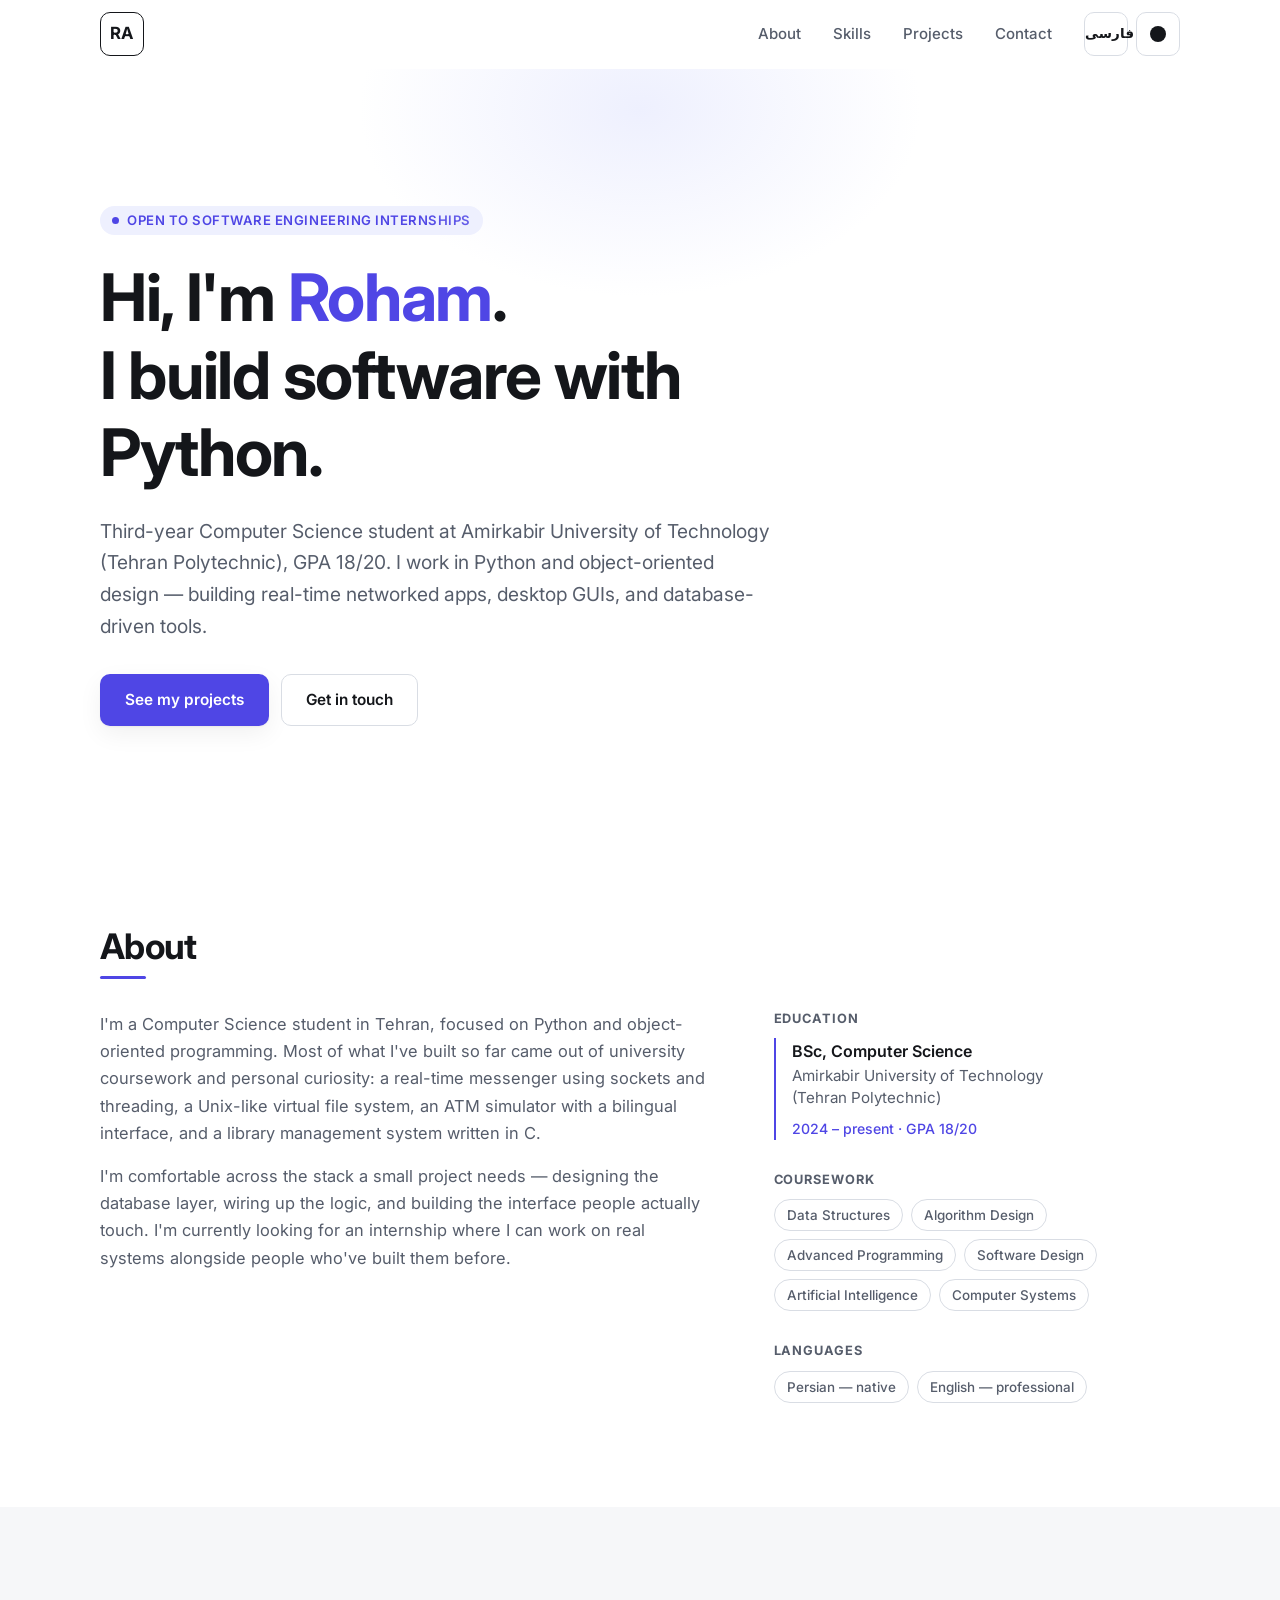
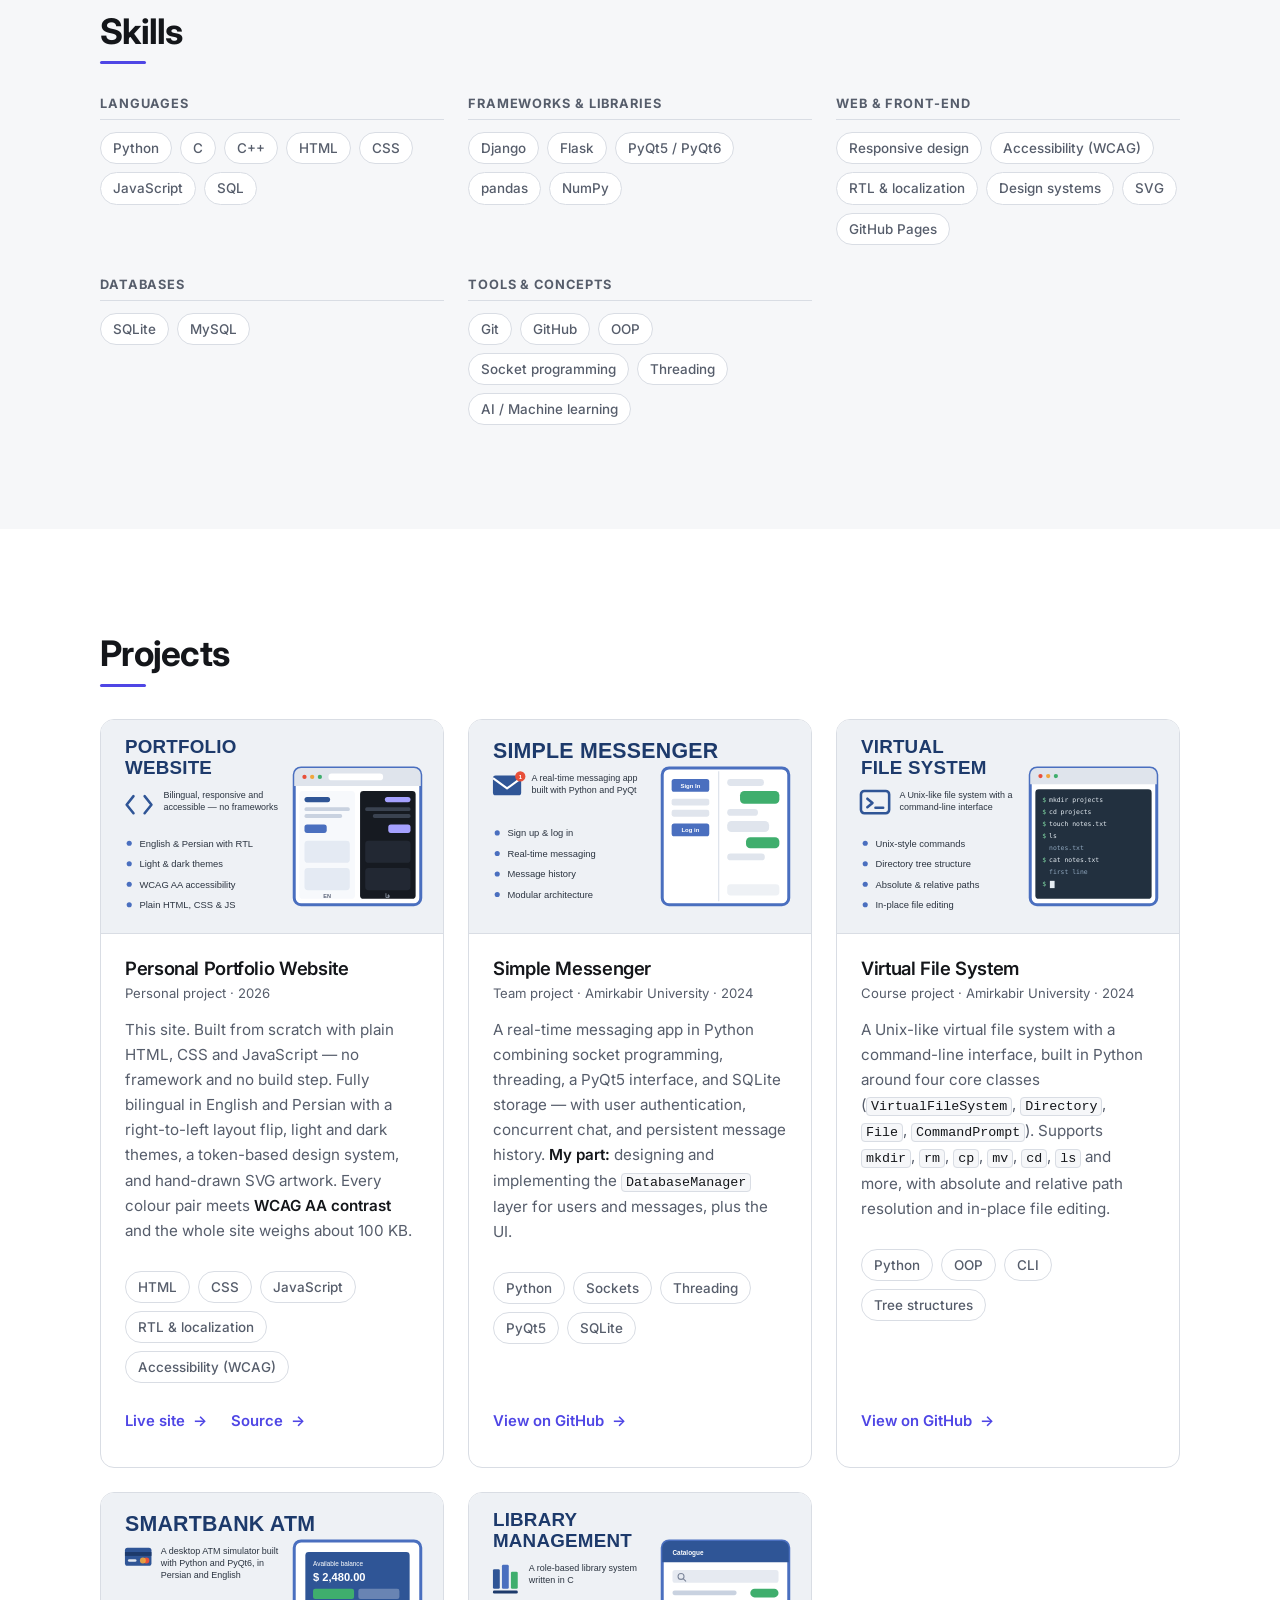
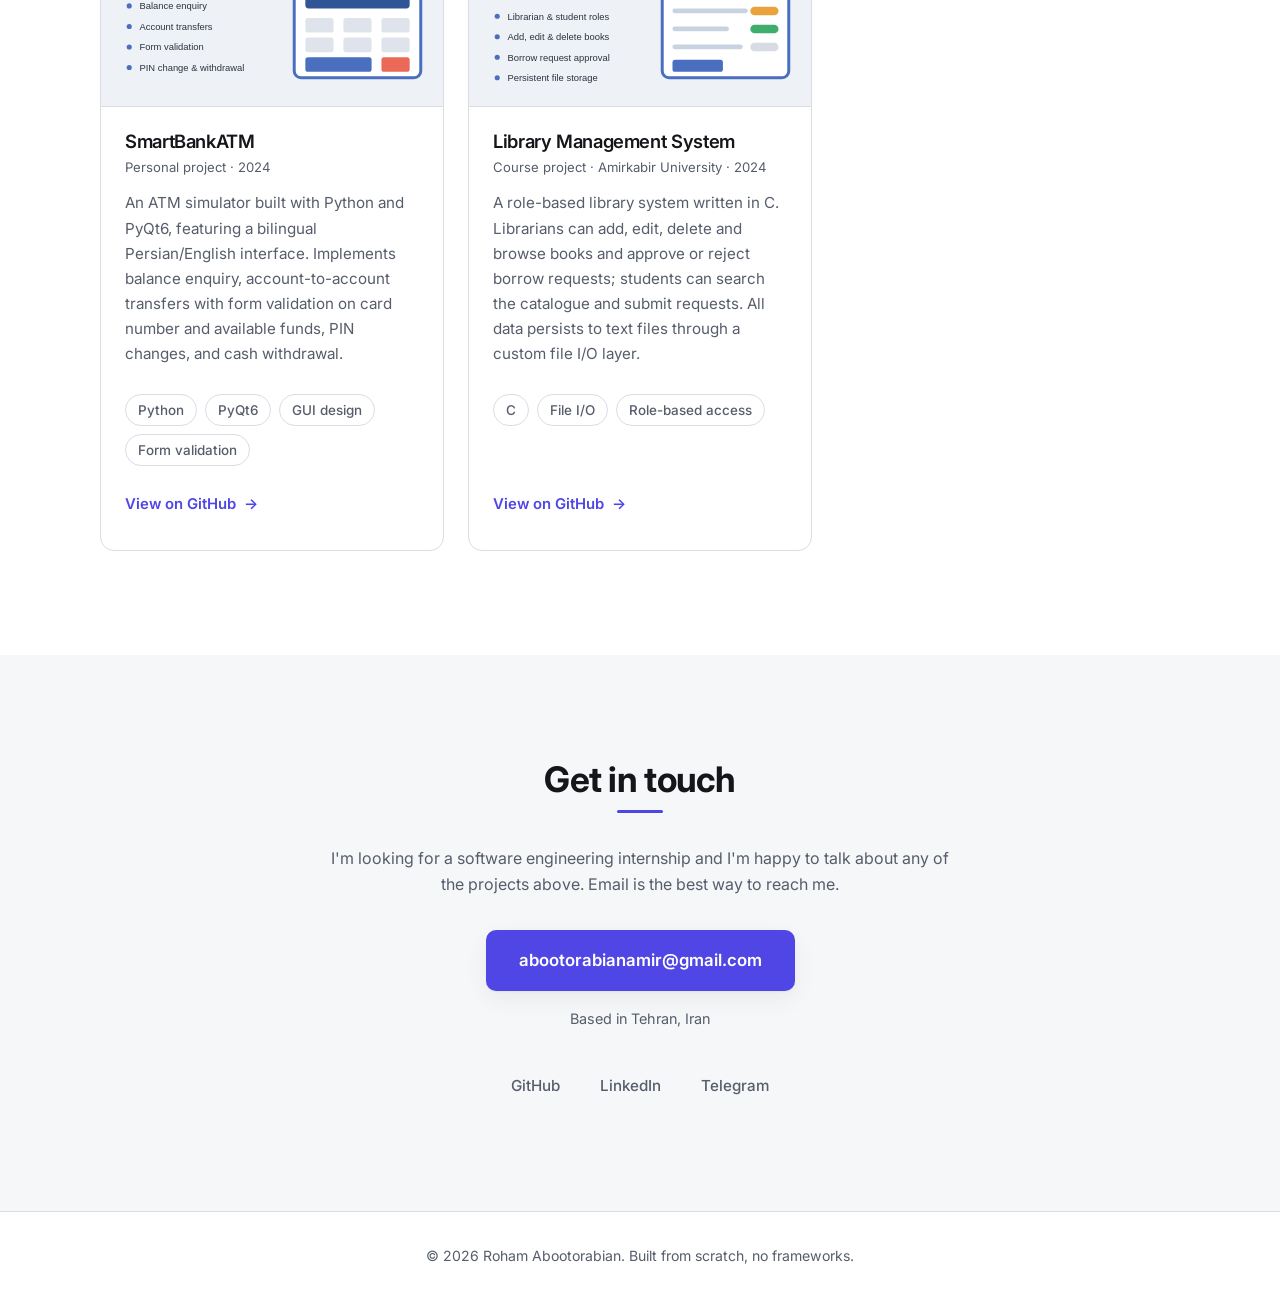
==== index.html @ 2696dc37 "Add favicon and web app manifest The browser tab had no icon. Adds an RA monogram tile as SVG (sharp" ====
<!DOCTYPE html>
<html lang="en" dir="ltr">
<head>
  <meta charset="UTF-8">
  <meta name="viewport" content="width=device-width, initial-scale=1.0">
  <title data-i18n="meta.title">Roham Abootorabian — Python Developer</title>
  <meta name="description" data-i18n-content="meta.desc" content="Roham Abootorabian — Computer Science student at Amirkabir University of Technology. Python developer building desktop apps, network tools, and database-driven software.">

  <link rel="canonical" href="https://rohamabootorabian.github.io/">

  <!-- Favicons. SVG is used by modern browsers and stays sharp at any size;
       the .ico at the site root is the fallback older browsers request. -->
  <link rel="icon" href="/favicon.ico" sizes="32x32">
  <link rel="icon" href="/assets/favicon.svg" type="image/svg+xml">
  <link rel="apple-touch-icon" href="/assets/apple-touch-icon.png">
  <link rel="manifest" href="/site.webmanifest">

  <!-- Link preview card for LinkedIn, Telegram, WhatsApp, Slack, etc.
       og:image must be an absolute URL and a raster format — scrapers
       do not render SVG. -->
  <meta property="og:site_name" content="Roham Abootorabian">
  <meta property="og:title" content="Roham Abootorabian — Python Developer">
  <meta property="og:description" content="Computer Science student at Amirkabir University of Technology. Python developer building desktop apps, network tools, and database-driven software.">
  <meta property="og:type" content="website">
  <meta property="og:url" content="https://rohamabootorabian.github.io/">
  <meta property="og:locale" content="en_US">
  <meta property="og:locale:alternate" content="fa_IR">
  <meta property="og:image" content="https://rohamabootorabian.github.io/assets/og-image.png?v=2">
  <meta property="og:image:type" content="image/png">
  <meta property="og:image:width" content="1200">
  <meta property="og:image:height" content="630">
  <meta property="og:image:alt" content="Roham Abootorabian — Computer Science student and Python developer at Amirkabir University of Technology, open to software engineering internships.">

  <meta name="twitter:card" content="summary_large_image">
  <meta name="twitter:title" content="Roham Abootorabian — Python Developer">
  <meta name="twitter:description" content="Computer Science student at Amirkabir University of Technology. Python developer building desktop apps, network tools, and database-driven software.">
  <meta name="twitter:image" content="https://rohamabootorabian.github.io/assets/og-image.png?v=2">
  <meta name="theme-color" content="#ffffff" media="(prefers-color-scheme: light)">
  <meta name="theme-color" content="#0d0f13" media="(prefers-color-scheme: dark)">

  <!-- Set theme and language before first paint so neither flashes on load -->
  <script>
    (function () {
      var d = document.documentElement;
      d.classList.add('js');
      var saved = localStorage.getItem('theme');
      var dark = window.matchMedia('(prefers-color-scheme: dark)').matches;
      d.setAttribute('data-theme', saved || (dark ? 'dark' : 'light'));

      var lang = localStorage.getItem('lang');
      if (!lang) lang = (navigator.language || '').toLowerCase().startsWith('fa') ? 'fa' : 'en';
      d.setAttribute('lang', lang);
      d.setAttribute('dir', lang === 'fa' ? 'rtl' : 'ltr');
    })();
  </script>

  <link rel="preconnect" href="https://fonts.googleapis.com">
  <link rel="preconnect" href="https://fonts.gstatic.com" crossorigin>
  <link href="https://fonts.googleapis.com/css2?family=Inter:wght@400;500;600;700&family=Vazirmatn:wght@400;500;600;700&display=swap" rel="stylesheet">
  <!-- ?v= is bumped on every deploy so browsers fetch the new file instead
       of serving a stale cached copy -->
  <link rel="stylesheet" href="styles.css?v=2">
</head>
<body>
  <a class="skip-link" href="#main" data-i18n="skip">Skip to content</a>

  <header class="site-header">
    <!-- dir="ltr" pins the header layout: the menu is English in both
         languages, so it keeps the same order even when the page is RTL -->
    <nav class="nav" aria-label="Main" dir="ltr">
      <a class="nav__logo" href="#top" data-i18n-aria="nav.top" aria-label="Back to top">RA</a>
      <!-- Labels translate, but the bar keeps its LTR order (dir="ltr" above) -->
      <ul class="nav__links">
        <li><a href="#about"   data-i18n="nav.about">About</a></li>
        <li><a href="#skills"  data-i18n="nav.skills">Skills</a></li>
        <li><a href="#work"    data-i18n="nav.work">Projects</a></li>
        <li><a href="#contact" data-i18n="nav.contact">Contact</a></li>
      </ul>

      <div class="nav__controls">
        <button class="lang-toggle" id="langToggle" type="button"
                data-i18n-aria="lang.switch" aria-label="Switch to Persian">
          <span class="lang-toggle__label" data-i18n="lang.label">فارسی</span>
        </button>
        <button class="theme-toggle" id="themeToggle" type="button"
                data-i18n-aria="theme.toDark" aria-label="Switch to dark theme" aria-pressed="false">
          <span class="theme-toggle__icon" aria-hidden="true"></span>
        </button>
      </div>
    </nav>
  </header>

  <main id="main">
    <!-- HERO -->
    <section class="hero" id="top">
      <div class="container">
        <p class="hero__eyebrow reveal" data-i18n="hero.eyebrow">Open to software engineering internships</p>
        <h1 class="hero__title reveal" data-i18n-html="hero.title">
          Hi, I'm <span class="accent">Roham</span>.<br>
          I build software with Python.
        </h1>
        <p class="hero__lead reveal" data-i18n="hero.lead">
          Third-year Computer Science student at Amirkabir University of Technology
          (Tehran Polytechnic), GPA 18/20. I work in Python and object-oriented design —
          building real-time networked apps, desktop GUIs, and database-driven tools.
        </p>
        <div class="hero__actions reveal">
          <a class="btn btn--primary" href="#work" data-i18n="hero.cta1">See my projects</a>
          <a class="btn btn--ghost" href="#contact" data-i18n="hero.cta2">Get in touch</a>
        </div>
      </div>
    </section>

    <!-- ABOUT -->
    <section class="section" id="about">
      <div class="container">
        <h2 class="section__title reveal" data-i18n="about.title">About</h2>
        <div class="about">
          <div class="about__text reveal">
            <p data-i18n="about.p1">
              I'm a Computer Science student in Tehran, focused on Python and
              object-oriented programming. Most of what I've built so far came out of
              university coursework and personal curiosity: a real-time messenger using
              sockets and threading, a Unix-like virtual file system, an ATM simulator
              with a bilingual interface, and a library management system written in C.
            </p>
            <p data-i18n="about.p2">
              I'm comfortable across the stack a small project needs — designing the
              database layer, wiring up the logic, and building the interface people
              actually touch. I'm currently looking for an internship where I can work
              on real systems alongside people who've built them before.
            </p>
          </div>

          <div class="about__aside reveal">
            <h3 class="aside__title" data-i18n="about.eduTitle">Education</h3>
            <div class="edu">
              <p class="edu__degree" data-i18n="about.degree">BSc, Computer Science</p>
              <p class="edu__school" data-i18n-html="about.school">Amirkabir University of Technology<br>(Tehran Polytechnic)</p>
              <p class="edu__meta" data-i18n="about.eduMeta">2024 – present · GPA 18/20</p>
            </div>

            <h3 class="aside__title" data-i18n="about.courseTitle">Coursework</h3>
            <ul class="tags">
              <li class="tag" data-i18n="course.ds">Data Structures</li>
              <li class="tag" data-i18n="course.algo">Algorithm Design</li>
              <li class="tag" data-i18n="course.ap">Advanced Programming</li>
              <li class="tag" data-i18n="course.sd">Software Design</li>
              <li class="tag" data-i18n="course.ai">Artificial Intelligence</li>
              <li class="tag" data-i18n="course.cs">Computer Systems</li>
            </ul>

            <h3 class="aside__title" data-i18n="about.langTitle">Languages</h3>
            <ul class="tags">
              <li class="tag" data-i18n="lang.fa">Persian — native</li>
              <li class="tag" data-i18n="lang.en">English — professional</li>
            </ul>
          </div>
        </div>
      </div>
    </section>

    <!-- SKILLS -->
    <section class="section section--alt" id="skills">
      <div class="container">
        <h2 class="section__title reveal" data-i18n="skills.title">Skills</h2>
        <div class="skills">

          <div class="skill-group reveal">
            <h3 class="skill-group__title" data-i18n="skills.langs">Languages</h3>
            <ul class="tags">
              <li class="tag tag--strong">Python</li>
              <li class="tag">C</li>
              <li class="tag">C++</li>
              <li class="tag tag--strong">HTML</li>
              <li class="tag tag--strong">CSS</li>
              <li class="tag tag--strong">JavaScript</li>
              <li class="tag">SQL</li>
            </ul>
          </div>

          <div class="skill-group reveal">
            <h3 class="skill-group__title" data-i18n="skills.frameworks">Frameworks &amp; libraries</h3>
            <ul class="tags">
              <li class="tag">Django</li>
              <li class="tag">Flask</li>
              <li class="tag">PyQt5 / PyQt6</li>
              <li class="tag">pandas</li>
              <li class="tag">NumPy</li>
            </ul>
          </div>

          <div class="skill-group reveal">
            <h3 class="skill-group__title" data-i18n="skills.web">Web &amp; front-end</h3>
            <ul class="tags">
              <li class="tag tag--strong" data-i18n="web.responsive">Responsive design</li>
              <li class="tag tag--strong" data-i18n="web.a11y">Accessibility (WCAG)</li>
              <li class="tag" data-i18n="web.rtl">RTL &amp; localization</li>
              <li class="tag" data-i18n="web.tokens">Design systems</li>
              <li class="tag">SVG</li>
              <li class="tag">GitHub Pages</li>
            </ul>
          </div>

          <div class="skill-group reveal">
            <h3 class="skill-group__title" data-i18n="skills.db">Databases</h3>
            <ul class="tags">
              <li class="tag">SQLite</li>
              <li class="tag">MySQL</li>
            </ul>
          </div>

          <div class="skill-group reveal">
            <h3 class="skill-group__title" data-i18n="skills.tools">Tools &amp; concepts</h3>
            <ul class="tags">
              <li class="tag">Git</li>
              <li class="tag">GitHub</li>
              <li class="tag" data-i18n="skill.oop">OOP</li>
              <li class="tag" data-i18n="skill.socket">Socket programming</li>
              <li class="tag" data-i18n="skill.thread">Threading</li>
              <li class="tag" data-i18n="skill.ai">AI / Machine learning</li>
            </ul>
          </div>

        </div>
      </div>
    </section>

    <!-- PROJECTS -->
    <section class="section" id="work">
      <div class="container">
        <h2 class="section__title reveal" data-i18n="work.title">Projects</h2>
        <div class="cards">

          <article class="card reveal">
            <div class="card__thumb card__thumb--img">
              <img src="assets/portfolio-site.svg" width="800" height="533"
                   loading="lazy" decoding="async" data-i18n-alt="p5.alt"
                   alt="Personal Portfolio Website: a bilingual portfolio built with plain HTML, CSS and JavaScript. Features listed are English and Persian with RTL, light and dark themes, WCAG AA accessibility, and no frameworks, shown beside a browser split between a light left-to-right view and a dark right-to-left view.">
            </div>
            <div class="card__body">
              <h3 class="card__title">Personal Portfolio Website</h3>
              <p class="card__meta" data-i18n="p5.meta">Personal project · 2026</p>
              <p class="card__desc" data-i18n-html="p5.desc">
                This site. Built from scratch with plain HTML, CSS and JavaScript —
                no framework and no build step. Fully bilingual in English and Persian
                with a right-to-left layout flip, light and dark themes, a token-based
                design system, and hand-drawn SVG artwork. Every colour pair meets
                <strong>WCAG AA contrast</strong> and the whole site weighs about 100&nbsp;KB.
              </p>
              <ul class="tags tags--sm">
                <li class="tag">HTML</li>
                <li class="tag">CSS</li>
                <li class="tag">JavaScript</li>
                <li class="tag" data-i18n="web.rtl">RTL &amp; localization</li>
                <li class="tag" data-i18n="web.a11y">Accessibility (WCAG)</li>
              </ul>
              <div class="card__links">
                <a class="card__link" href="https://rohamabootorabian.github.io"
                   target="_blank" rel="noopener" data-i18n-aria="p5.ariaLive"
                   aria-label="Open the live portfolio site (opens in a new tab)">
                  <span data-i18n="work.live">Live site</span>
                  <span class="arrow" aria-hidden="true">→</span>
                </a>
                <a class="card__link" href="https://github.com/RohamAbootorabian/RohamAbootorabian.github.io"
                   target="_blank" rel="noopener" data-i18n-aria="p5.aria"
                   aria-label="View the portfolio source on GitHub (opens in a new tab)">
                  <span data-i18n="work.source">Source</span>
                  <span class="arrow" aria-hidden="true">→</span>
                </a>
              </div>
            </div>
          </article>

          <article class="card reveal">
            <div class="card__thumb card__thumb--img">
              <img src="assets/simple-messenger.svg" width="800" height="533"
                   loading="lazy" decoding="async" data-i18n-alt="p1.alt"
                   alt="Simple Messenger: a real-time messaging app built with Python and PyQt. Features listed are sign up and log in, real-time messaging, message history, and modular architecture, shown beside a mockup of the chat interface.">
            </div>
            <div class="card__body">
              <h3 class="card__title">Simple Messenger</h3>
              <p class="card__meta" data-i18n="p1.meta">Team project · Amirkabir University · 2024</p>
              <p class="card__desc" data-i18n-html="p1.desc">
                A real-time messaging app in Python combining socket programming,
                threading, a PyQt5 interface, and SQLite storage — with user
                authentication, concurrent chat, and persistent message history.
                <strong>My part:</strong> designing and implementing the
                <code>DatabaseManager</code> layer for users and messages, plus the UI.
              </p>
              <ul class="tags tags--sm">
                <li class="tag">Python</li>
                <li class="tag" data-i18n="tag.sockets">Sockets</li>
                <li class="tag" data-i18n="tag.threading">Threading</li>
                <li class="tag">PyQt5</li>
                <li class="tag">SQLite</li>
              </ul>
              <a class="card__link" href="https://github.com/RohamAbootorabian/Simple-messenger"
                 target="_blank" rel="noopener" data-i18n-aria="p1.aria"
                 aria-label="View Simple Messenger on GitHub (opens in a new tab)">
                <span data-i18n="work.view">View on GitHub</span>
                <span class="arrow" aria-hidden="true">→</span>
              </a>
            </div>
          </article>

          <article class="card reveal">
            <div class="card__thumb card__thumb--img">
              <img src="assets/virtual-file-system.svg" width="800" height="533"
                   loading="lazy" decoding="async" data-i18n-alt="p2.alt"
                   alt="Virtual File System: a Unix-like file system with a command-line interface. Features listed are Unix-style commands, directory tree structure, absolute and relative paths, and in-place file editing, shown beside a terminal window running mkdir, cd, touch, ls and cat.">
            </div>
            <div class="card__body">
              <h3 class="card__title">Virtual File System</h3>
              <p class="card__meta" data-i18n="p2.meta">Course project · Amirkabir University · 2024</p>
              <p class="card__desc" data-i18n-html="p2.desc">
                A Unix-like virtual file system with a command-line interface, built in
                Python around four core classes (<code>VirtualFileSystem</code>,
                <code>Directory</code>, <code>File</code>, <code>CommandPrompt</code>).
                Supports <code>mkdir</code>, <code>rm</code>, <code>cp</code>,
                <code>mv</code>, <code>cd</code>, <code>ls</code> and more, with absolute
                and relative path resolution and in-place file editing.
              </p>
              <ul class="tags tags--sm">
                <li class="tag">Python</li>
                <li class="tag" data-i18n="skill.oop">OOP</li>
                <li class="tag">CLI</li>
                <li class="tag" data-i18n="tag.tree">Tree structures</li>
              </ul>
              <a class="card__link" href="https://github.com/RohamAbootorabian/AP_Project"
                 target="_blank" rel="noopener" data-i18n-aria="p2.aria"
                 aria-label="View Virtual File System on GitHub (opens in a new tab)">
                <span data-i18n="work.view">View on GitHub</span>
                <span class="arrow" aria-hidden="true">→</span>
              </a>
            </div>
          </article>

          <article class="card reveal">
            <div class="card__thumb card__thumb--img">
              <img src="assets/smartbank-atm.svg" width="800" height="533"
                   loading="lazy" decoding="async" data-i18n-alt="p3.alt"
                   alt="SmartBankATM: a desktop ATM simulator built with Python and PyQt6, in Persian and English. Features listed are balance enquiry, account transfers, form validation, and PIN change and withdrawal, shown beside an ATM screen mockup.">
            </div>
            <div class="card__body">
              <h3 class="card__title">SmartBankATM</h3>
              <p class="card__meta" data-i18n="p3.meta">Personal project · 2024</p>
              <p class="card__desc" data-i18n-html="p3.desc">
                An ATM simulator built with Python and PyQt6, featuring a bilingual
                Persian/English interface. Implements balance enquiry, account-to-account
                transfers with form validation on card number and available funds,
                PIN changes, and cash withdrawal.
              </p>
              <ul class="tags tags--sm">
                <li class="tag">Python</li>
                <li class="tag">PyQt6</li>
                <li class="tag" data-i18n="tag.gui">GUI design</li>
                <li class="tag" data-i18n="tag.validation">Form validation</li>
              </ul>
              <a class="card__link" href="https://github.com/RohamAbootorabian/SmartBankATM"
                 target="_blank" rel="noopener" data-i18n-aria="p3.aria"
                 aria-label="View SmartBankATM on GitHub (opens in a new tab)">
                <span data-i18n="work.view">View on GitHub</span>
                <span class="arrow" aria-hidden="true">→</span>
              </a>
            </div>
          </article>

          <article class="card reveal">
            <div class="card__thumb card__thumb--img">
              <img src="assets/library-system.svg" width="800" height="533"
                   loading="lazy" decoding="async" data-i18n-alt="p4.alt"
                   alt="Library Management System: a role-based library system written in C. Features listed are librarian and student roles, add, edit and delete books, borrow request approval, and persistent file storage, shown beside a book catalogue mockup.">
            </div>
            <div class="card__body">
              <h3 class="card__title">Library Management System</h3>
              <p class="card__meta" data-i18n="p4.meta">Course project · Amirkabir University · 2024</p>
              <p class="card__desc" data-i18n-html="p4.desc">
                A role-based library system written in C. Librarians can add, edit,
                delete and browse books and approve or reject borrow requests; students
                can search the catalogue and submit requests. All data persists to text
                files through a custom file I/O layer.
              </p>
              <ul class="tags tags--sm">
                <li class="tag">C</li>
                <li class="tag" data-i18n="tag.fileio">File I/O</li>
                <li class="tag" data-i18n="tag.roles">Role-based access</li>
              </ul>
              <a class="card__link" href="https://github.com/RohamAbootorabian/Library-Management-System"
                 target="_blank" rel="noopener" data-i18n-aria="p4.aria"
                 aria-label="View Library Management System on GitHub (opens in a new tab)">
                <span data-i18n="work.view">View on GitHub</span>
                <span class="arrow" aria-hidden="true">→</span>
              </a>
            </div>
          </article>

        </div>
      </div>
    </section>

    <!-- CONTACT -->
    <section class="section section--alt" id="contact">
      <div class="container container--narrow">
        <h2 class="section__title reveal" data-i18n="contact.title">Get in touch</h2>
        <p class="contact__lead reveal" data-i18n="contact.lead">
          I'm looking for a software engineering internship and I'm happy to talk about
          any of the projects above. Email is the best way to reach me.
        </p>
        <a class="btn btn--primary btn--lg reveal" href="mailto:abootorabianamir@gmail.com" dir="ltr">
          abootorabianamir@gmail.com
        </a>
        <p class="contact__location reveal" data-i18n="contact.location">Based in Tehran, Iran</p>
        <ul class="socials reveal">
          <li><a href="https://github.com/RohamAbootorabian" target="_blank" rel="noopener"
                 data-i18n-aria="social.gh" aria-label="GitHub profile (opens in a new tab)">GitHub</a></li>
          <li><a href="https://www.linkedin.com/in/roham-abootorabian" target="_blank" rel="noopener"
                 data-i18n-aria="social.li" aria-label="LinkedIn profile (opens in a new tab)">LinkedIn</a></li>
          <li><a href="https://t.me/roham_abt" target="_blank" rel="noopener"
                 data-i18n-aria="social.tg" aria-label="Telegram (opens in a new tab)"
                 data-i18n="social.tgLabel">Telegram</a></li>
        </ul>
      </div>
    </section>
  </main>

  <footer class="site-footer">
    <div class="container">
      <p data-i18n-html="footer">&copy; <span id="year"></span> Roham Abootorabian. Built from scratch, no frameworks.</p>
    </div>
  </footer>

  <script src="i18n.js?v=2"></script>
  <script src="script.js?v=2"></script>
</body>
</html>
---- styles.css ----
/* ============================================================
   Design tokens
   Spacing follows a 4/8 rhythm. Colors are semantic — never
   hardcode a hex outside this block.
   ============================================================ */
:root {
  /* Spacing scale (4/8 rhythm) */
  --space-1: 4px;
  --space-2: 8px;
  --space-3: 12px;
  --space-4: 16px;
  --space-5: 24px;
  --space-6: 32px;
  --space-7: 48px;
  --space-8: 64px;

  /* Sizing */
  --tap-min: 44px;        /* WCAG / platform minimum touch target */
  --radius: 14px;
  --radius-sm: 10px;
  --max-width: 1080px;

  /* Motion */
  --dur-fast: 150ms;
  --dur-base: 220ms;
  --ease: cubic-bezier(.4, 0, .2, 1);

  /* Color — light theme */
  --bg: #ffffff;
  --bg-alt: #f6f7f9;
  --surface: #ffffff;
  --text: #14161a;          /* 18.1:1 on --bg */
  --text-muted: #565d6b;    /* 6.6:1 on --bg, 6.2:1 on --bg-alt */
  --border: #d9dde4;        /* visible against both surface and bg-alt */
  --accent: #4f46e5;        /* 6.3:1 on --bg */
  --accent-hover: #4038cc;
  --accent-contrast: #ffffff; /* text on top of --accent: 6.3:1 */
  --accent-soft: #eef0fe;
  --shadow: 0 1px 2px rgba(16, 18, 24, .05), 0 8px 24px rgba(16, 18, 24, .06);
  --focus-ring: #4f46e5;
}

[data-theme="dark"] {
  --bg: #0d0f13;
  --bg-alt: #14171d;
  --surface: #161a21;
  --text: #f1f3f6;          /* 17.3:1 on --bg */
  --text-muted: #a3acbb;    /* 8.4:1 on --bg, 7.6:1 on --surface */
  --border: #333a45;        /* stays visible in dark mode */
  --accent: #a5a1ff;        /* 8.4:1 on --bg — light accent needs dark text */
  --accent-hover: #b8b5ff;
  --accent-contrast: #14161a; /* dark text on light accent: 7.9:1 */
  --accent-soft: #23244a;
  --shadow: 0 1px 2px rgba(0, 0, 0, .4), 0 12px 32px rgba(0, 0, 0, .35);
  --focus-ring: #a5a1ff;
}

/* ---------- Base ---------- */
*, *::before, *::after { box-sizing: border-box; }

html { scroll-behavior: smooth; }

body {
  margin: 0;
  font-family: "Inter", system-ui, -apple-system, "Segoe UI", sans-serif;
  font-size: 16px;                 /* never below 16px base */
  background: var(--bg);
  color: var(--text);
  line-height: 1.65;
  -webkit-font-smoothing: antialiased;
  transition: background var(--dur-base) var(--ease), color var(--dur-base) var(--ease);
}

h1, h2, h3 { line-height: 1.18; margin: 0; letter-spacing: -0.02em; }
p { margin: 0 0 var(--space-4); }
a { color: inherit; }

/* Respect notches and gesture areas in landscape */
.container,
.nav {
  width: min(100% - var(--space-6), var(--max-width));
  margin-inline: auto;
  padding-inline: max(0px, env(safe-area-inset-left), env(safe-area-inset-right));
}
.container--narrow { width: min(100% - var(--space-6), 640px); text-align: center; }

.accent { color: var(--accent); }

.skip-link {
  position: absolute;
  inset-inline-start: -9999px;
  top: 0;
  background: var(--accent);
  color: var(--accent-contrast);
  padding: var(--space-3) var(--space-4);
  z-index: 100;
  font-weight: 600;
  text-decoration: none;
}
.skip-link:focus { inset-inline-start: 0; }

/* Focus ring is never removed — only styled */
:focus-visible {
  outline: 2px solid var(--focus-ring);
  outline-offset: 3px;
  border-radius: var(--space-1);
}

/* ---------- Header / nav ---------- */
.site-header {
  position: sticky;
  top: 0;
  z-index: 50;
  background: color-mix(in srgb, var(--bg) 82%, transparent);
  backdrop-filter: blur(12px);
  border-bottom: 1px solid transparent;
  transition: border-color var(--dur-base) var(--ease);
  padding-top: env(safe-area-inset-top);
}
.site-header.is-scrolled { border-bottom-color: var(--border); }

.nav {
  display: flex;
  align-items: center;
  gap: var(--space-5);
  min-height: 68px;
}

.nav__logo {
  display: inline-grid;
  place-items: center;
  min-height: var(--tap-min);
  min-width: var(--tap-min);
  font-weight: 700;
  font-size: 1.05rem;
  text-decoration: none;
  letter-spacing: .04em;
  border: 1.5px solid var(--text);
  border-radius: var(--radius-sm);
  transition: color var(--dur-fast) var(--ease), border-color var(--dur-fast) var(--ease);
}
.nav__logo:hover { color: var(--accent); border-color: var(--accent); }

.nav__links {
  display: flex;
  gap: var(--space-4);
  list-style: none;
  margin: 0;
  margin-inline-start: auto;   /* logical, so it flips in RTL */
  padding: 0;
  font-size: .94rem;
  font-weight: 500;
}

.nav__controls { display: flex; gap: var(--space-2); flex-shrink: 0; }

/* Language switch — same square shell as the theme toggle beside it, so the
   pair reads as one control group. Only the glyph inside differs. */
.lang-toggle {
  width: var(--tap-min);
  height: var(--tap-min);
  padding: 0;
  display: grid;
  place-items: center;
  border: 1px solid var(--border);
  border-radius: var(--radius-sm);
  background: var(--surface);
  color: var(--text);
  cursor: pointer;
  flex-shrink: 0;
  transition: border-color var(--dur-fast) var(--ease), background var(--dur-fast) var(--ease);
}
.lang-toggle:hover { border-color: var(--accent); background: var(--bg-alt); }
.lang-toggle:active { background: var(--accent-soft); }

.lang-toggle__label {
  /* Latin at a fixed size regardless of page language, so the button
     never reflows or restyles when Persian typography kicks in. */
  font-family: "Inter", system-ui, -apple-system, sans-serif;
  font-size: .84rem;
  font-weight: 700;
  line-height: 1;
  letter-spacing: .01em;
  color: currentColor;
  direction: ltr;
}
/* Padding brings each link to the 44px minimum tap height */
.nav__links a {
  display: inline-flex;
  align-items: center;
  min-height: var(--tap-min);
  padding-inline: var(--space-2);
  text-decoration: none;
  color: var(--text-muted);
  border-radius: var(--space-2);
  transition: color var(--dur-fast) var(--ease), background var(--dur-fast) var(--ease);
}
.nav__links a:hover { color: var(--text); background: var(--bg-alt); }
.nav__links a:active { background: var(--accent-soft); color: var(--accent); }

.theme-toggle {
  width: var(--tap-min);
  height: var(--tap-min);
  display: grid;
  place-items: center;
  border: 1px solid var(--border);
  border-radius: var(--radius-sm);
  background: var(--surface);
  color: var(--text);
  cursor: pointer;
  flex-shrink: 0;
  /* Press feedback via color/opacity only — never layout bounds */
  transition: border-color var(--dur-fast) var(--ease), background var(--dur-fast) var(--ease);
}
.theme-toggle:hover { border-color: var(--accent); background: var(--bg-alt); }
.theme-toggle:active { background: var(--accent-soft); }

/* Sun in light mode, crescent moon in dark — pure CSS, no icon font, no emoji */
.theme-toggle__icon {
  width: 16px;
  height: 16px;
  border-radius: 50%;
  background: currentColor;
  box-shadow: inset 0 0 0 0 var(--surface);
  transition: box-shadow var(--dur-base) var(--ease), transform var(--dur-base) var(--ease);
}
[data-theme="dark"] .theme-toggle__icon {
  background: transparent;
  box-shadow: inset -5px -3px 0 0 currentColor;
  transform: rotate(-25deg);
}

/* ---------- Hero ---------- */
.hero {
  padding: clamp(var(--space-8), 12vw, 136px) 0 clamp(var(--space-7), 8vw, 96px);
  position: relative;
  overflow: hidden;
}
.hero::before {
  content: "";
  position: absolute;
  top: -220px;
  left: 50%;
  width: 780px;
  height: 520px;
  transform: translateX(-50%);
  background: radial-gradient(closest-side, var(--accent-soft), transparent 72%);
  pointer-events: none;
}

.hero__eyebrow {
  display: inline-flex;
  align-items: center;
  gap: var(--space-2);
  font-size: .82rem;
  font-weight: 600;
  letter-spacing: .04em;
  text-transform: uppercase;
  color: var(--accent);
  background: var(--accent-soft);
  padding: var(--space-1) var(--space-3);
  border-radius: 999px;
  margin-bottom: var(--space-5);
}
.hero__eyebrow::before {
  content: "";
  width: 7px;
  height: 7px;
  border-radius: 50%;
  background: currentColor;
}

.hero__title {
  font-size: clamp(2.4rem, 6.5vw, 4.1rem);
  font-weight: 700;
  max-width: 18ch;
}

.hero__lead {
  margin-top: var(--space-5);
  font-size: clamp(1.05rem, 2vw, 1.2rem);
  color: var(--text-muted);
  max-width: 56ch;              /* readable measure on wide screens */
}

.hero__actions {
  display: flex;
  flex-wrap: wrap;
  gap: var(--space-3);
  margin-top: var(--space-6);
}

/* ---------- Buttons ---------- */
.btn {
  display: inline-flex;
  align-items: center;
  justify-content: center;
  min-height: var(--tap-min);
  padding: var(--space-3) var(--space-5);
  border-radius: var(--radius-sm);
  font-weight: 600;
  font-size: .96rem;
  text-decoration: none;
  border: 1px solid transparent;
  transition: background var(--dur-fast) var(--ease),
              border-color var(--dur-fast) var(--ease),
              color var(--dur-fast) var(--ease),
              box-shadow var(--dur-base) var(--ease);
}
.btn--primary {
  background: var(--accent);
  color: var(--accent-contrast);
  box-shadow: var(--shadow);
}
.btn--primary:hover { background: var(--accent-hover); }
.btn--primary:active { background: var(--accent-hover); box-shadow: none; }

.btn--ghost { border-color: var(--border); color: var(--text); background: var(--surface); }
.btn--ghost:hover { border-color: var(--accent); color: var(--accent); }
.btn--ghost:active { background: var(--accent-soft); }

.btn--lg { padding: var(--space-4) var(--space-6); font-size: 1.05rem; }

/* ---------- Sections ---------- */
.section { padding: clamp(var(--space-7), 9vw, 104px) 0; }
.section--alt { background: var(--bg-alt); }

.section__title {
  font-size: clamp(1.6rem, 3.5vw, 2.2rem);
  font-weight: 700;
  margin-bottom: var(--space-6);
  position: relative;
  padding-bottom: var(--space-3);
}
.section__title::after {
  content: "";
  position: absolute;
  inset-inline-start: 0;
  bottom: 0;
  width: 46px;
  height: 3px;
  border-radius: 2px;
  background: var(--accent);
}
.container--narrow .section__title::after {
  inset-inline-start: 50%;
  transform: translateX(-50%);
}
[dir="rtl"] .container--narrow .section__title::after { transform: translateX(50%); }

/* ---------- About ---------- */
.about {
  display: grid;
  grid-template-columns: 1.5fr 1fr;
  gap: clamp(var(--space-6), 5vw, var(--space-8));
  align-items: start;
}
.about__text p { color: var(--text-muted); font-size: 1.03rem; max-width: 62ch; }

.aside__title {
  font-size: .8rem;
  text-transform: uppercase;
  letter-spacing: .07em;
  color: var(--text-muted);
  margin-bottom: var(--space-3);
}
.aside__title:not(:first-child) { margin-top: var(--space-6); }

.edu {
  border-inline-start: 2px solid var(--accent);
  padding-inline-start: var(--space-4);
}
.edu p { margin: 0; }
.edu__degree { font-weight: 600; }
.edu__school { color: var(--text-muted); font-size: .95rem; line-height: 1.45; }
.edu__meta {
  margin-top: var(--space-2) !important;
  font-size: .88rem;
  color: var(--accent);
  font-weight: 500;
}

/* ---------- Skills ---------- */
.skills {
  display: grid;
  grid-template-columns: repeat(auto-fit, minmax(260px, 1fr));
  gap: var(--space-6) var(--space-5);
}
.skill-group__title {
  font-size: .8rem;
  text-transform: uppercase;
  letter-spacing: .07em;
  color: var(--text-muted);
  margin-bottom: var(--space-3);
  padding-bottom: var(--space-2);
  border-bottom: 1px solid var(--border);
}
/* Strongest skills carry both a fill and a weight change — never color alone */
.tag--strong {
  background: var(--accent-soft);
  border-color: color-mix(in srgb, var(--accent) 35%, var(--border));
  color: var(--accent);
  font-weight: 600;
}

.tags { display: flex; flex-wrap: wrap; gap: var(--space-2); list-style: none; margin: 0; padding: 0; }
.tag {
  font-size: .84rem;
  font-weight: 500;
  padding: var(--space-1) var(--space-3);
  border-radius: 999px;
  background: var(--surface);
  border: 1px solid var(--border);
  color: var(--text-muted);
}
.tags--sm { margin: var(--space-3) 0 var(--space-4); }

/* ---------- Cards ---------- */
.cards {
  display: grid;
  grid-template-columns: repeat(auto-fit, minmax(290px, 1fr));
  gap: var(--space-5);
}

.card {
  background: var(--surface);
  border: 1px solid var(--border);
  border-radius: var(--radius);
  overflow: hidden;
  display: flex;
  flex-direction: column;
  transition: box-shadow var(--dur-base) var(--ease), border-color var(--dur-fast) var(--ease);
}
.card:hover,
.card:focus-within {
  box-shadow: var(--shadow);
  border-color: var(--accent);
}

.card__thumb {
  aspect-ratio: 16 / 10;         /* reserved ratio prevents layout shift */
  background: linear-gradient(135deg, var(--accent-soft), var(--bg-alt));
  display: grid;
  place-items: center;
  border-bottom: 1px solid var(--border);
  overflow: hidden;
}
.card__thumb::after {
  content: attr(data-initials);
  font-size: 2rem;
  font-weight: 700;
  letter-spacing: .04em;
  color: var(--accent);
}

/* Image thumbnails fill the same reserved box, so cards stay the same
   height whether or not a project has artwork. */
.card__thumb img {
  width: 100%;
  height: 100%;
  object-fit: cover;
  display: block;
}
.card__thumb--img { background: var(--bg-alt); }

.card__body {
  padding: var(--space-5);
  display: flex;
  flex-direction: column;
  flex: 1;
}
.card__title { font-size: 1.15rem; font-weight: 600; margin-bottom: var(--space-1); }
.card__meta {
  font-size: .82rem;
  color: var(--text-muted);
  margin-bottom: var(--space-3);
}
.card__desc { color: var(--text-muted); font-size: .95rem; }
.card__desc strong { color: var(--text); font-weight: 600; }
.card__desc code,
.card__thumb + .card__body code {
  font-family: ui-monospace, SFMono-Regular, "SF Mono", Menlo, monospace;
  font-size: .88em;
  background: var(--bg-alt);
  border: 1px solid var(--border);
  border-radius: var(--space-1);
  padding: 1px var(--space-1);
  color: var(--text);
  white-space: nowrap;
}

.card__link {
  margin-top: auto;
  display: inline-flex;
  align-items: center;
  gap: var(--space-2);
  min-height: var(--tap-min);
  font-weight: 600;
  font-size: .93rem;
  color: var(--accent);
  text-decoration: none;
}
/* A card with two links keeps them on one row, sharing the bottom edge */
.card__links {
  margin-top: auto;
  display: flex;
  flex-wrap: wrap;
  gap: var(--space-5);
}
.card__links .card__link { margin-top: 0; }

.card__link .arrow { transition: transform var(--dur-fast) var(--ease); }
.card__link:hover .arrow { transform: translateX(3px); }
.card__link:hover { text-decoration: underline; text-underline-offset: 3px; }

/* ---------- Contact ---------- */
.contact__lead { color: var(--text-muted); margin-bottom: var(--space-6); }
.contact__location {
  margin: var(--space-4) 0 0;
  font-size: .9rem;
  color: var(--text-muted);
}

.socials {
  display: flex;
  justify-content: center;
  flex-wrap: wrap;
  gap: var(--space-2);
  list-style: none;
  padding: 0;
  margin: var(--space-6) 0 0;
  font-size: .95rem;
  font-weight: 500;
}
.socials a {
  display: inline-flex;
  align-items: center;
  min-height: var(--tap-min);
  padding-inline: var(--space-4);
  color: var(--text-muted);
  text-decoration: none;
  border-radius: var(--space-2);
  transition: color var(--dur-fast) var(--ease), background var(--dur-fast) var(--ease);
}
.socials a:hover { color: var(--accent); background: var(--bg-alt); text-decoration: underline; text-underline-offset: 3px; }

/* ---------- Footer ---------- */
.site-footer {
  border-top: 1px solid var(--border);
  padding: var(--space-6) 0 calc(var(--space-6) + env(safe-area-inset-bottom));
  font-size: .88rem;
  color: var(--text-muted);
  text-align: center;
}
.site-footer p { margin: 0; }

/* ---------- Scroll reveal ----------
   Only hidden when JS is confirmed running (html.js). Without JS the
   content renders normally instead of staying invisible forever. */
.js .reveal {
  opacity: 0;
  transform: translateY(18px);
  transition: opacity 500ms var(--ease), transform 500ms var(--ease);
}
.js .reveal.is-visible { opacity: 1; transform: none; }

@media (prefers-reduced-motion: reduce) {
  html { scroll-behavior: auto; }
  .js .reveal { opacity: 1; transform: none; transition: none; }
  *, *::before, *::after {
    animation-duration: .01ms !important;
    animation-iteration-count: 1 !important;
    transition-duration: .01ms !important;
  }
}

/* ============================================================
   Persian / RTL
   Layout flips automatically wherever logical properties are used
   (padding-inline, margin-inline-start, inset-inline-start). Only
   genuinely directional things need overriding here.
   ============================================================ */
[lang="fa"] body {
  font-family: "Vazirmatn", "Inter", system-ui, -apple-system, sans-serif;
  line-height: 1.85;              /* Persian script needs more breathing room */
}

/* Persian has no capitals, so uppercase transforms do nothing but
   strip the letterforms of their rhythm — turn them off. */
[lang="fa"] .hero__eyebrow,
[lang="fa"] .aside__title,
[lang="fa"] .skill-group__title {
  text-transform: none;
  letter-spacing: 0;
}

/* Tighter tracking suits Persian headings; the Latin -0.02em looks cramped */
[lang="fa"] h1,
[lang="fa"] h2,
[lang="fa"] h3 { letter-spacing: 0; }

[lang="fa"] .hero__title { line-height: 1.45; max-width: 22ch; }
[lang="fa"] .hero__lead,
[lang="fa"] .about__text p { max-width: 60ch; }

/* The header keeps its LTR order via dir="ltr" on .nav, but the labels
   themselves are Persian — so they use the Persian face like the rest of
   the page. Line-height is held at the Latin value to keep the bar height
   identical in both languages. */
[lang="fa"] .nav__links { line-height: 1.65; }
[lang="fa"] .nav__links a { font-size: .92rem; }

/* The arrow points toward the reading direction, so mirror it in RTL */
[dir="rtl"] .card__link .arrow { transform: scaleX(-1); }
[dir="rtl"] .card__link:hover .arrow { transform: scaleX(-1) translateX(3px); }

/* Latin runs inside Persian text (email, code, library names) must stay LTR */
[dir="rtl"] code,
[dir="rtl"] .card__title,
[dir="rtl"] .tag { unicode-bidi: isolate; }
[dir="rtl"] .card__title { direction: ltr; text-align: right; }

/* ---------- Responsive ---------- */
@media (max-width: 900px) {
  .about { grid-template-columns: 1fr; }
}

@media (max-width: 640px) {
  .container, .nav { width: min(100% - var(--space-5), var(--max-width)); }
  .nav__links { gap: var(--space-1); font-size: .9rem; }
  .nav { gap: var(--space-2); }
  .hero__actions .btn { flex: 1 1 auto; }
}

@media (max-width: 380px) {
  .nav__logo { display: none; }        /* keeps nav from crowding on tiny screens */
  .nav__links { margin-inline-start: 0; }
  .nav__controls { margin-inline-start: auto; }
}
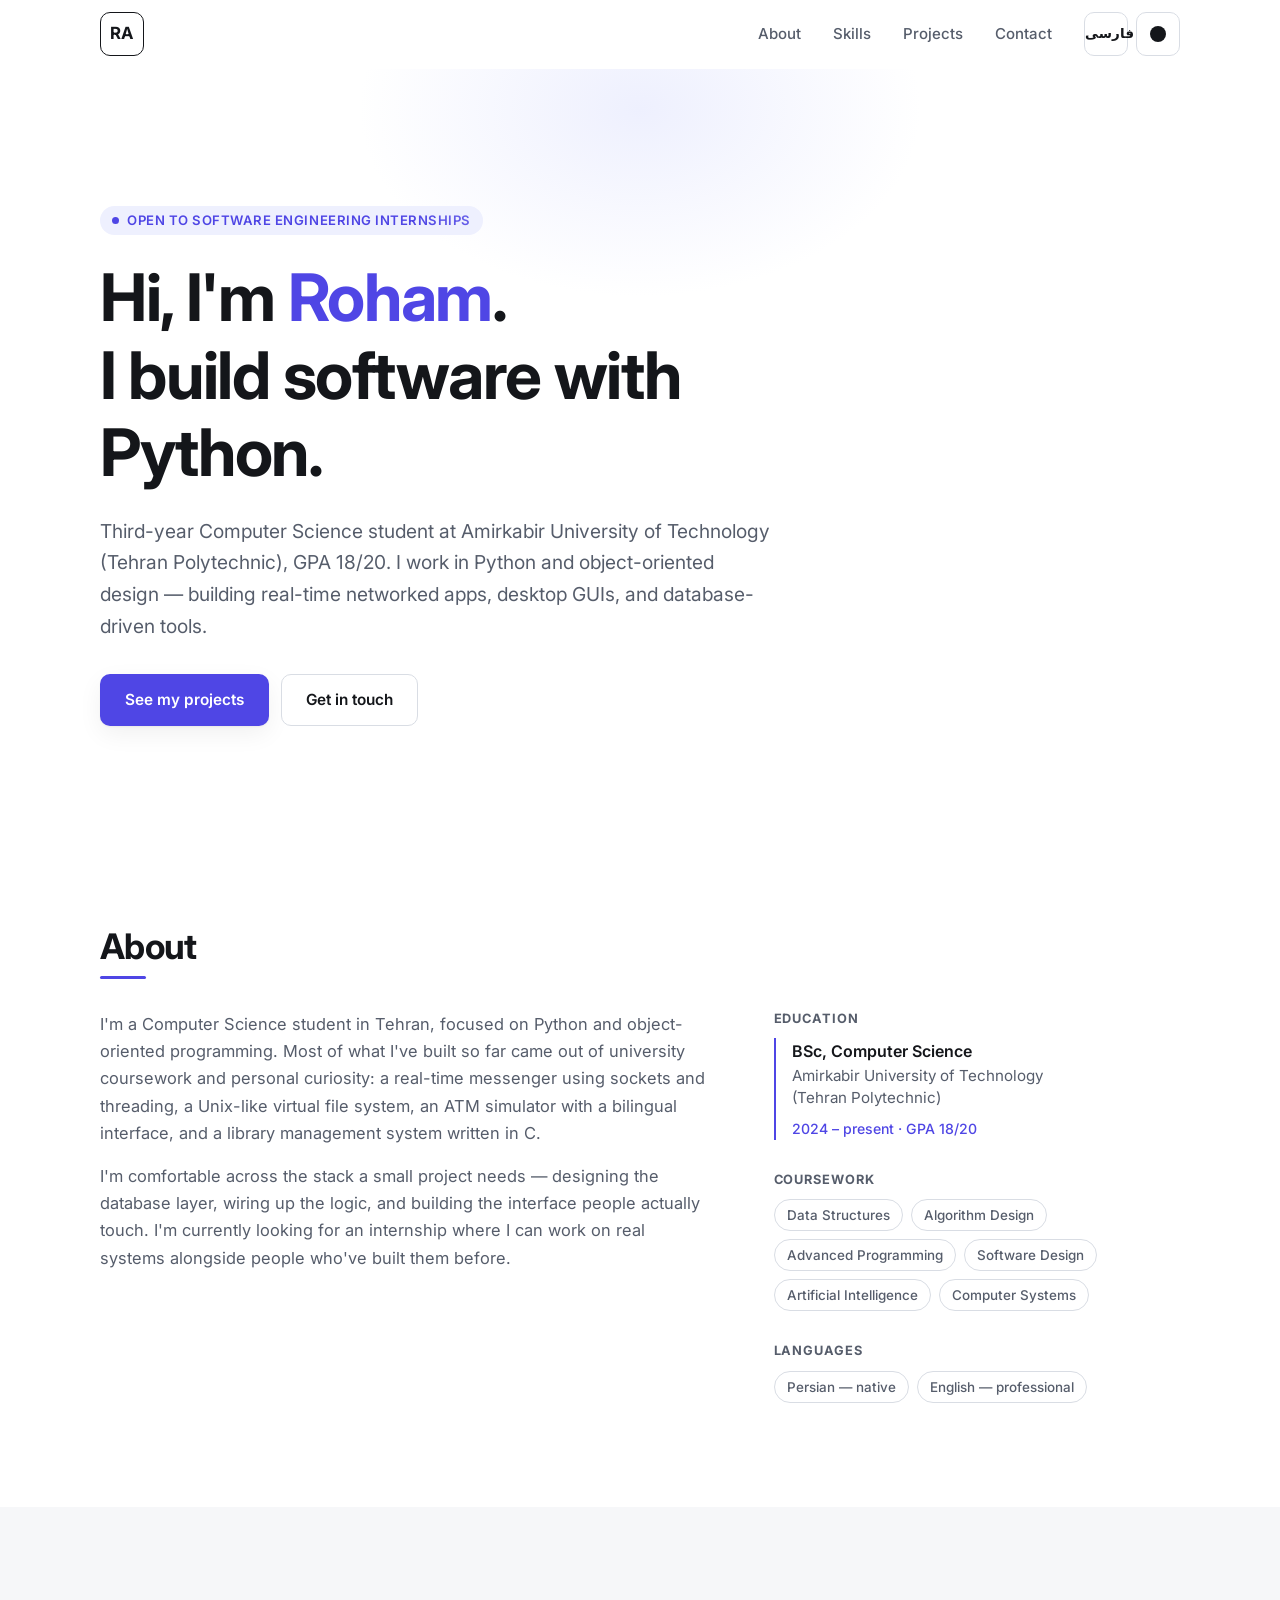
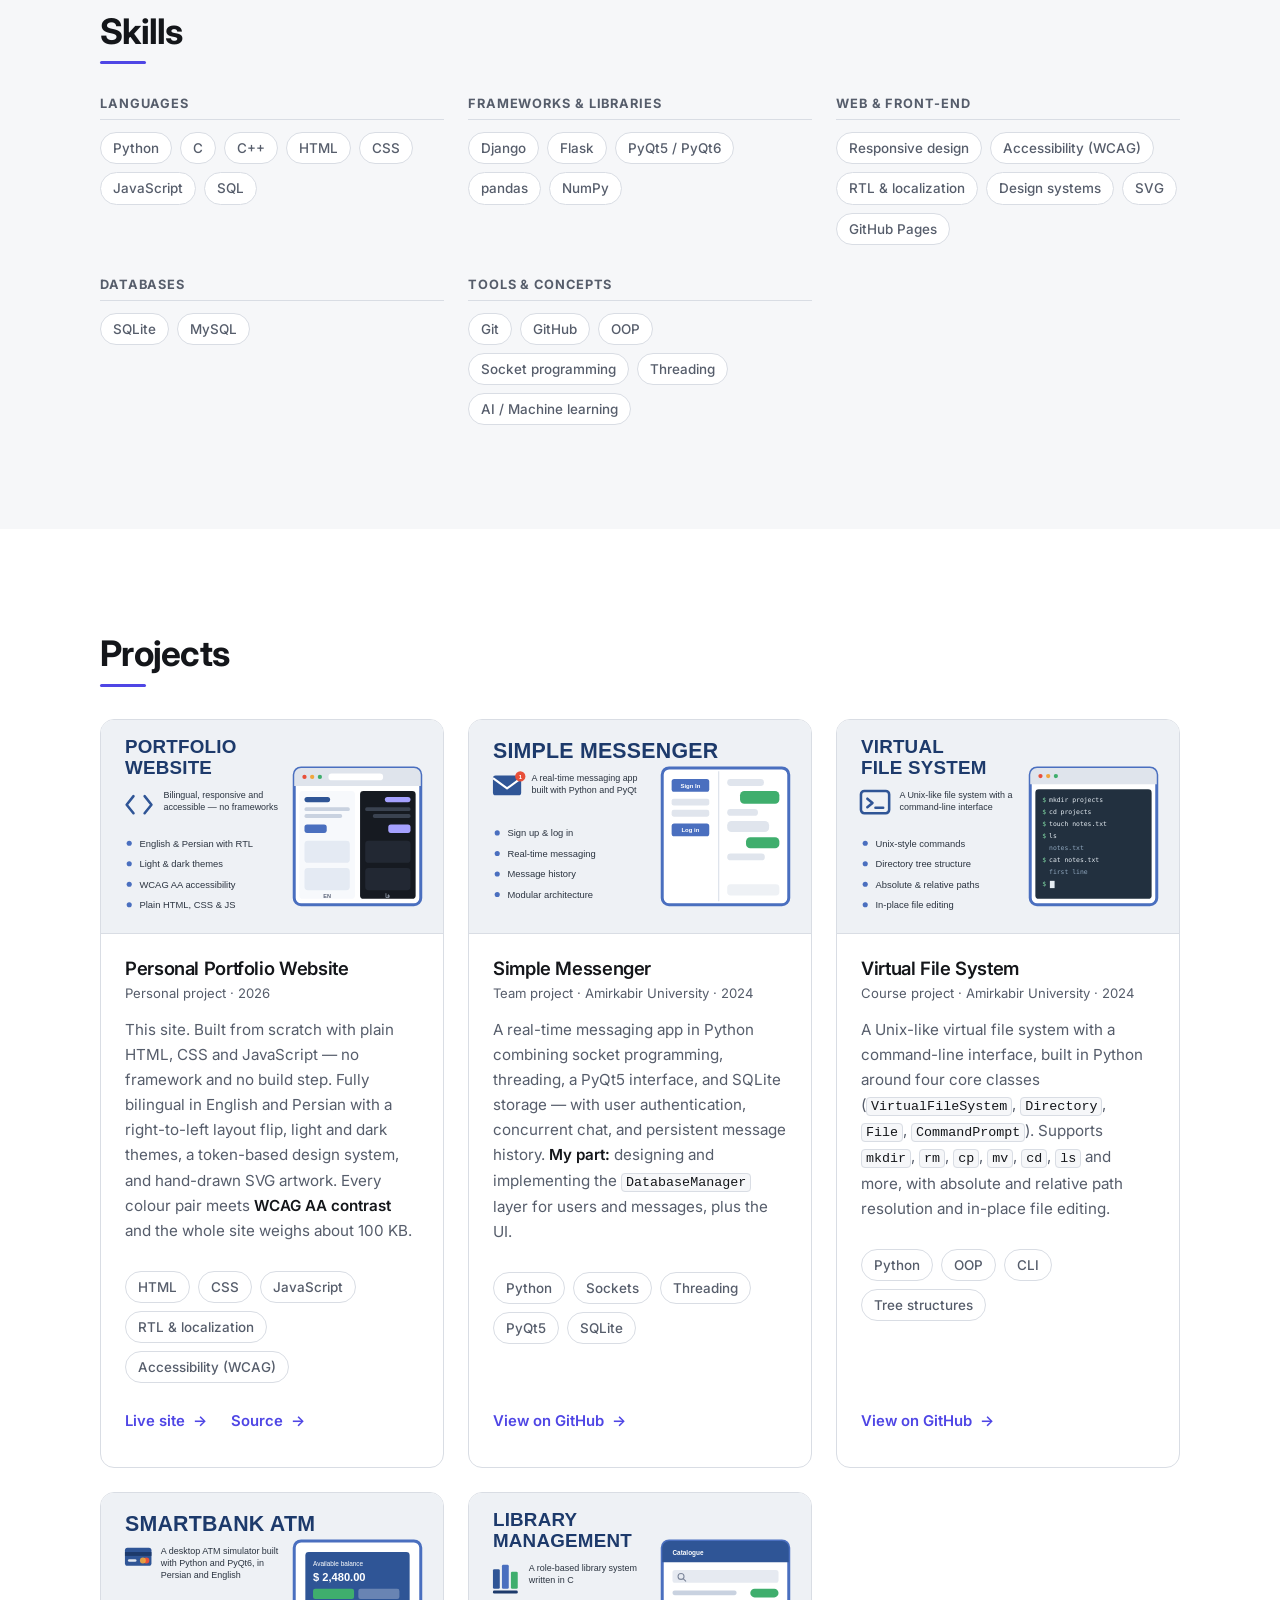
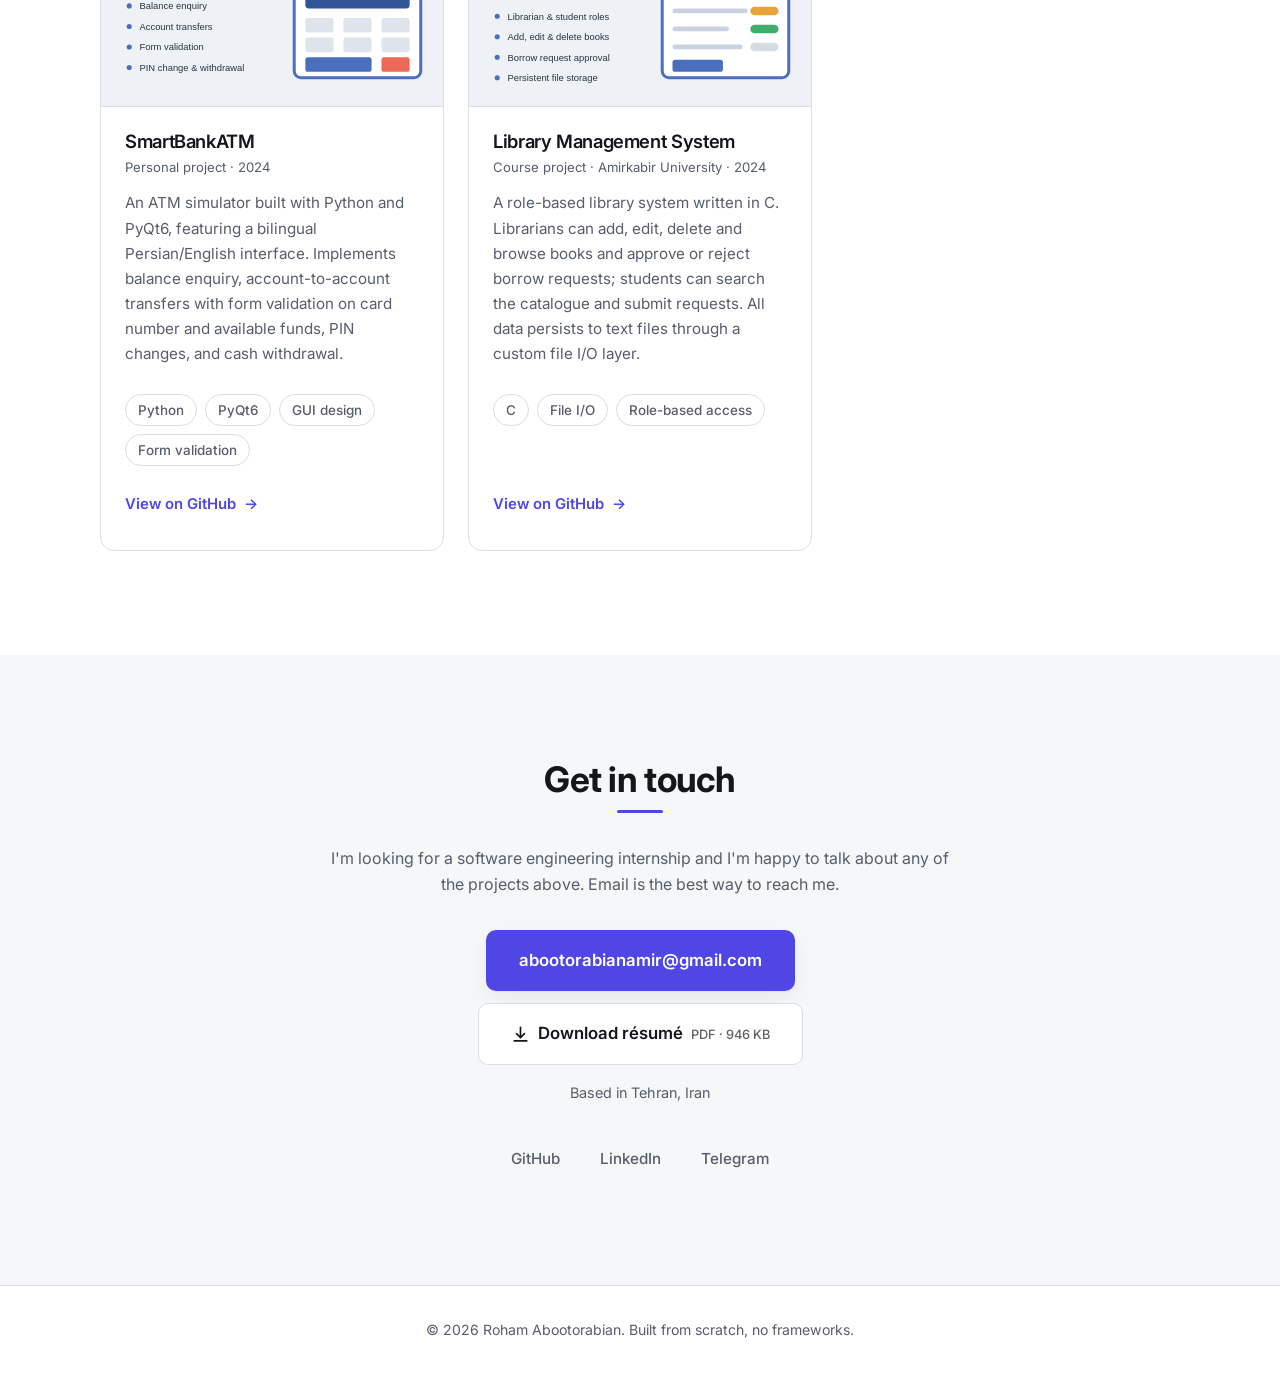
==== commit 70135524: "Add a résumé download button Recruiters look for a PDF first. Adds a download button beside the emai" ====
--- a/index.html
+++ b/index.html
@@ -407,9 +407,27 @@
           I'm looking for a software engineering internship and I'm happy to talk about
           any of the projects above. Email is the best way to reach me.
         </p>
-        <a class="btn btn--primary btn--lg reveal" href="mailto:abootorabianamir@gmail.com" dir="ltr">
-          abootorabianamir@gmail.com
-        </a>
+        <div class="contact__actions reveal">
+          <a class="btn btn--primary btn--lg" href="mailto:abootorabianamir@gmail.com" dir="ltr">
+            abootorabianamir@gmail.com
+          </a>
+
+          <!-- download attribute forces a save rather than opening in the
+               browser's PDF viewer, and renames the file sensibly -->
+          <a class="btn btn--ghost btn--lg btn--icon"
+             href="assets/Roham-Abootorabian-Resume.pdf"
+             download="Roham-Abootorabian-Resume.pdf"
+             data-i18n-aria="contact.resumeAria"
+             aria-label="Download my résumé as a PDF, 946 kilobytes">
+            <svg class="btn__icon" viewBox="0 0 24 24" width="19" height="19" aria-hidden="true"
+                 fill="none" stroke="currentColor" stroke-width="2.1"
+                 stroke-linecap="round" stroke-linejoin="round">
+              <path d="M12 3v12"/><path d="M7 11l5 5 5-5"/><path d="M4 20h16"/>
+            </svg>
+            <span data-i18n="contact.resume">Download résumé</span>
+            <span class="btn__meta" data-i18n="contact.resumeMeta">PDF · 946 KB</span>
+          </a>
+        </div>
         <p class="contact__location reveal" data-i18n="contact.location">Based in Tehran, Iran</p>
         <ul class="socials reveal">
           <li><a href="https://github.com/RohamAbootorabian" target="_blank" rel="noopener"
--- a/styles.css
+++ b/styles.css
@@ -515,6 +515,25 @@
 
 /* ---------- Contact ---------- */
 .contact__lead { color: var(--text-muted); margin-bottom: var(--space-6); }
+
+.contact__actions {
+  display: flex;
+  flex-wrap: wrap;
+  justify-content: center;
+  gap: var(--space-3);
+}
+
+/* Button with a leading icon and a trailing size hint */
+.btn--icon { gap: var(--space-2); }
+.btn__icon { flex-shrink: 0; }
+.btn__meta {
+  font-size: .8rem;
+  font-weight: 500;
+  opacity: .68;
+  white-space: nowrap;
+}
+/* The size hint is Latin regardless of page language */
+[dir="rtl"] .btn__meta { direction: ltr; unicode-bidi: isolate; }
 .contact__location {
   margin: var(--space-4) 0 0;
   font-size: .9rem;
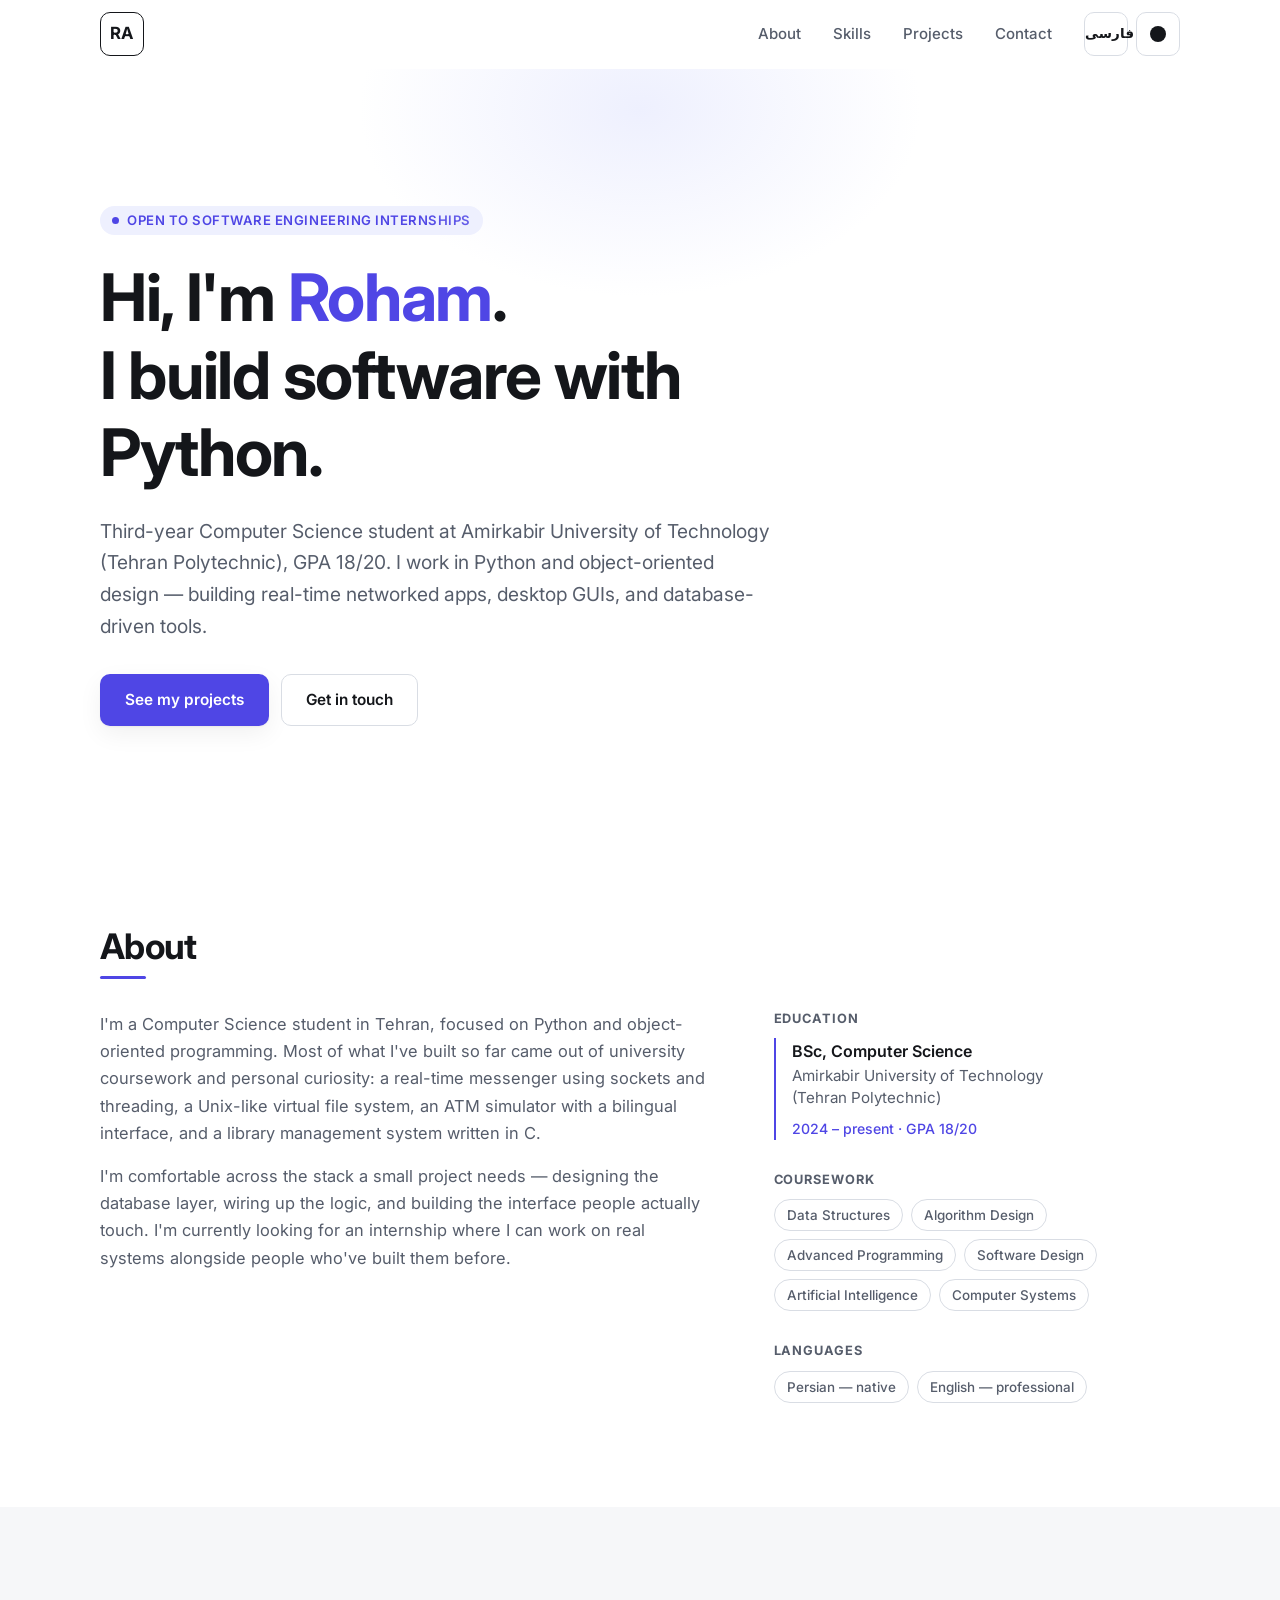
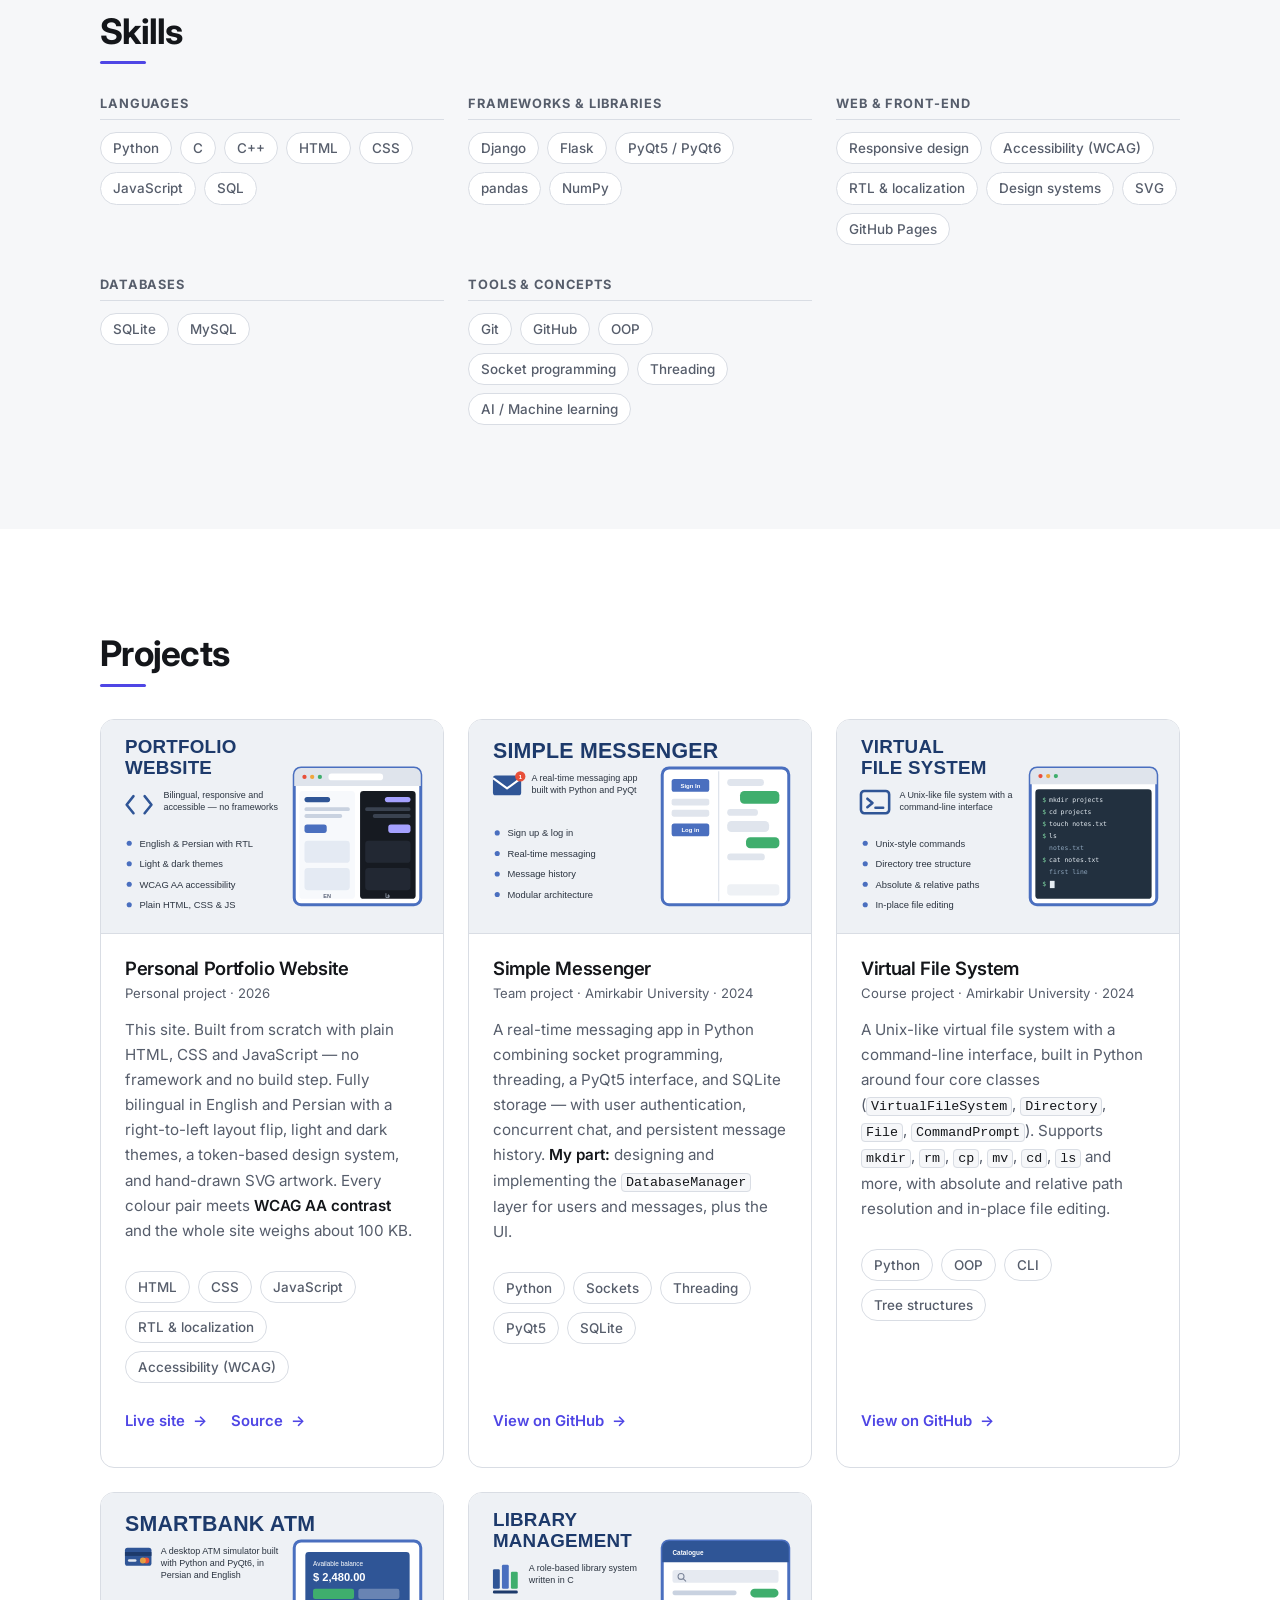
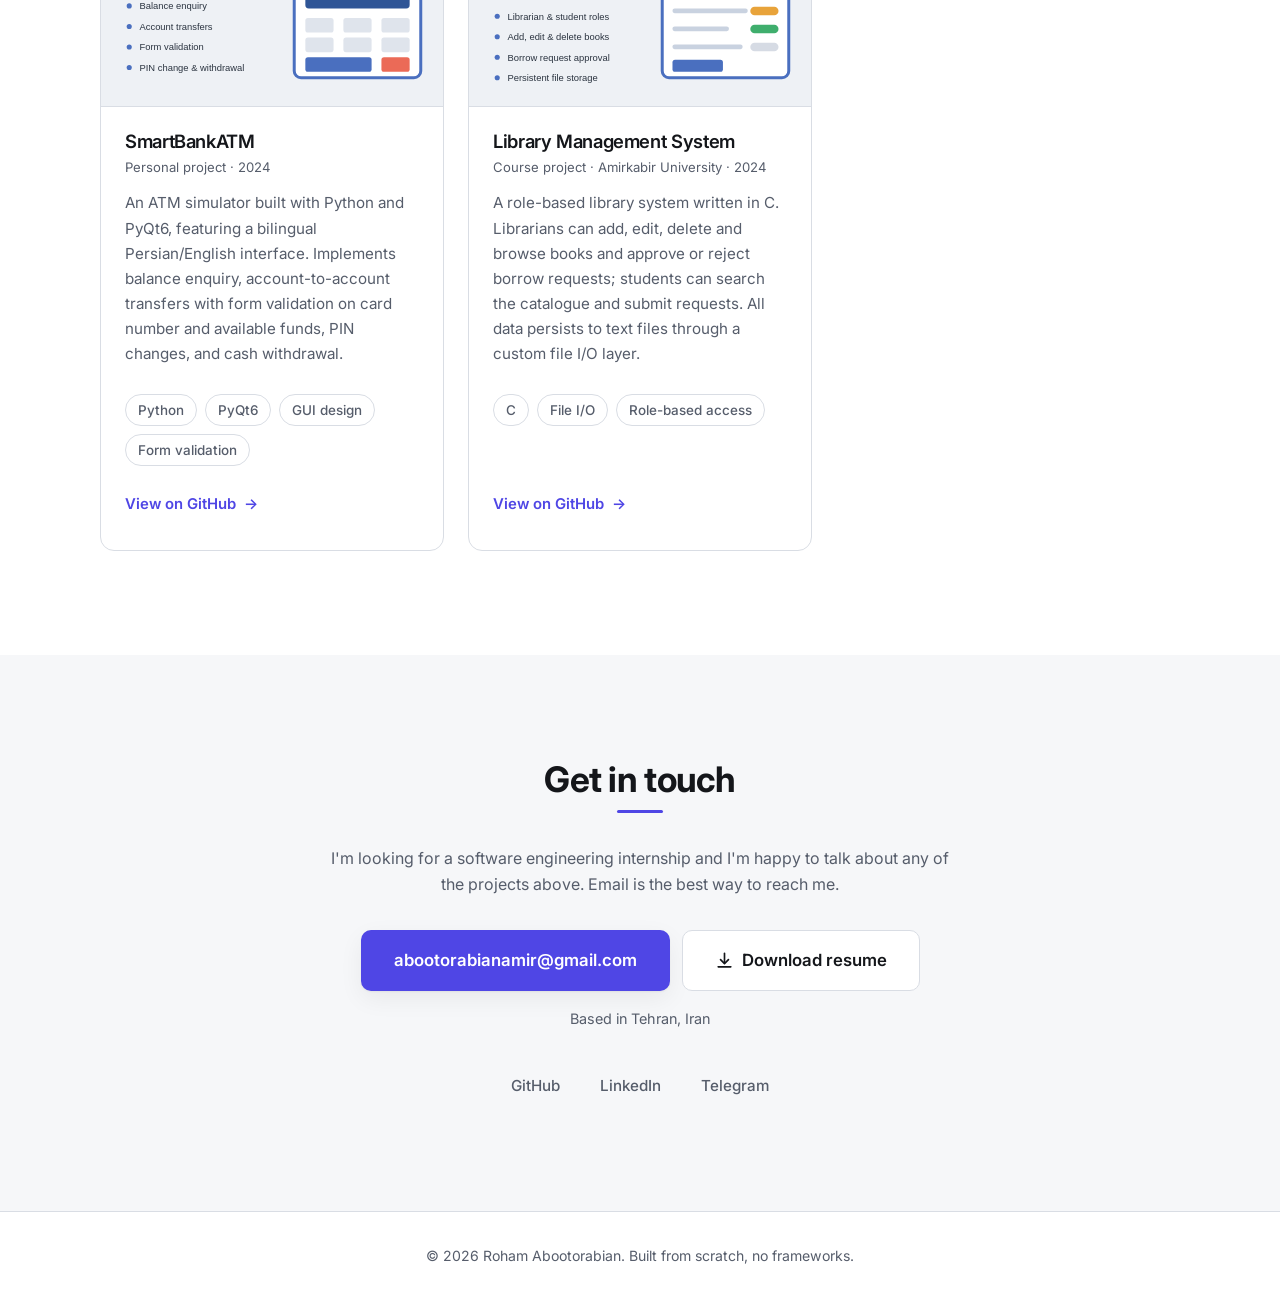
==== commit 38c38494: "Simplify the resume button label Drops the file-size hint and uses plain "Download resume" / "دانلود" ====
--- a/index.html
+++ b/index.html
@@ -418,14 +418,13 @@
              href="assets/Roham-Abootorabian-Resume.pdf"
              download="Roham-Abootorabian-Resume.pdf"
              data-i18n-aria="contact.resumeAria"
-             aria-label="Download my résumé as a PDF, 946 kilobytes">
+             aria-label="Download my resume as a PDF">
             <svg class="btn__icon" viewBox="0 0 24 24" width="19" height="19" aria-hidden="true"
                  fill="none" stroke="currentColor" stroke-width="2.1"
                  stroke-linecap="round" stroke-linejoin="round">
               <path d="M12 3v12"/><path d="M7 11l5 5 5-5"/><path d="M4 20h16"/>
             </svg>
-            <span data-i18n="contact.resume">Download résumé</span>
-            <span class="btn__meta" data-i18n="contact.resumeMeta">PDF · 946 KB</span>
+            <span data-i18n="contact.resume">Download resume</span>
           </a>
         </div>
         <p class="contact__location reveal" data-i18n="contact.location">Based in Tehran, Iran</p>
--- a/styles.css
+++ b/styles.css
@@ -523,17 +523,9 @@
   gap: var(--space-3);
 }
 
-/* Button with a leading icon and a trailing size hint */
+/* Button with a leading icon */
 .btn--icon { gap: var(--space-2); }
 .btn__icon { flex-shrink: 0; }
-.btn__meta {
-  font-size: .8rem;
-  font-weight: 500;
-  opacity: .68;
-  white-space: nowrap;
-}
-/* The size hint is Latin regardless of page language */
-[dir="rtl"] .btn__meta { direction: ltr; unicode-bidi: isolate; }
 .contact__location {
   margin: var(--space-4) 0 0;
   font-size: .9rem;
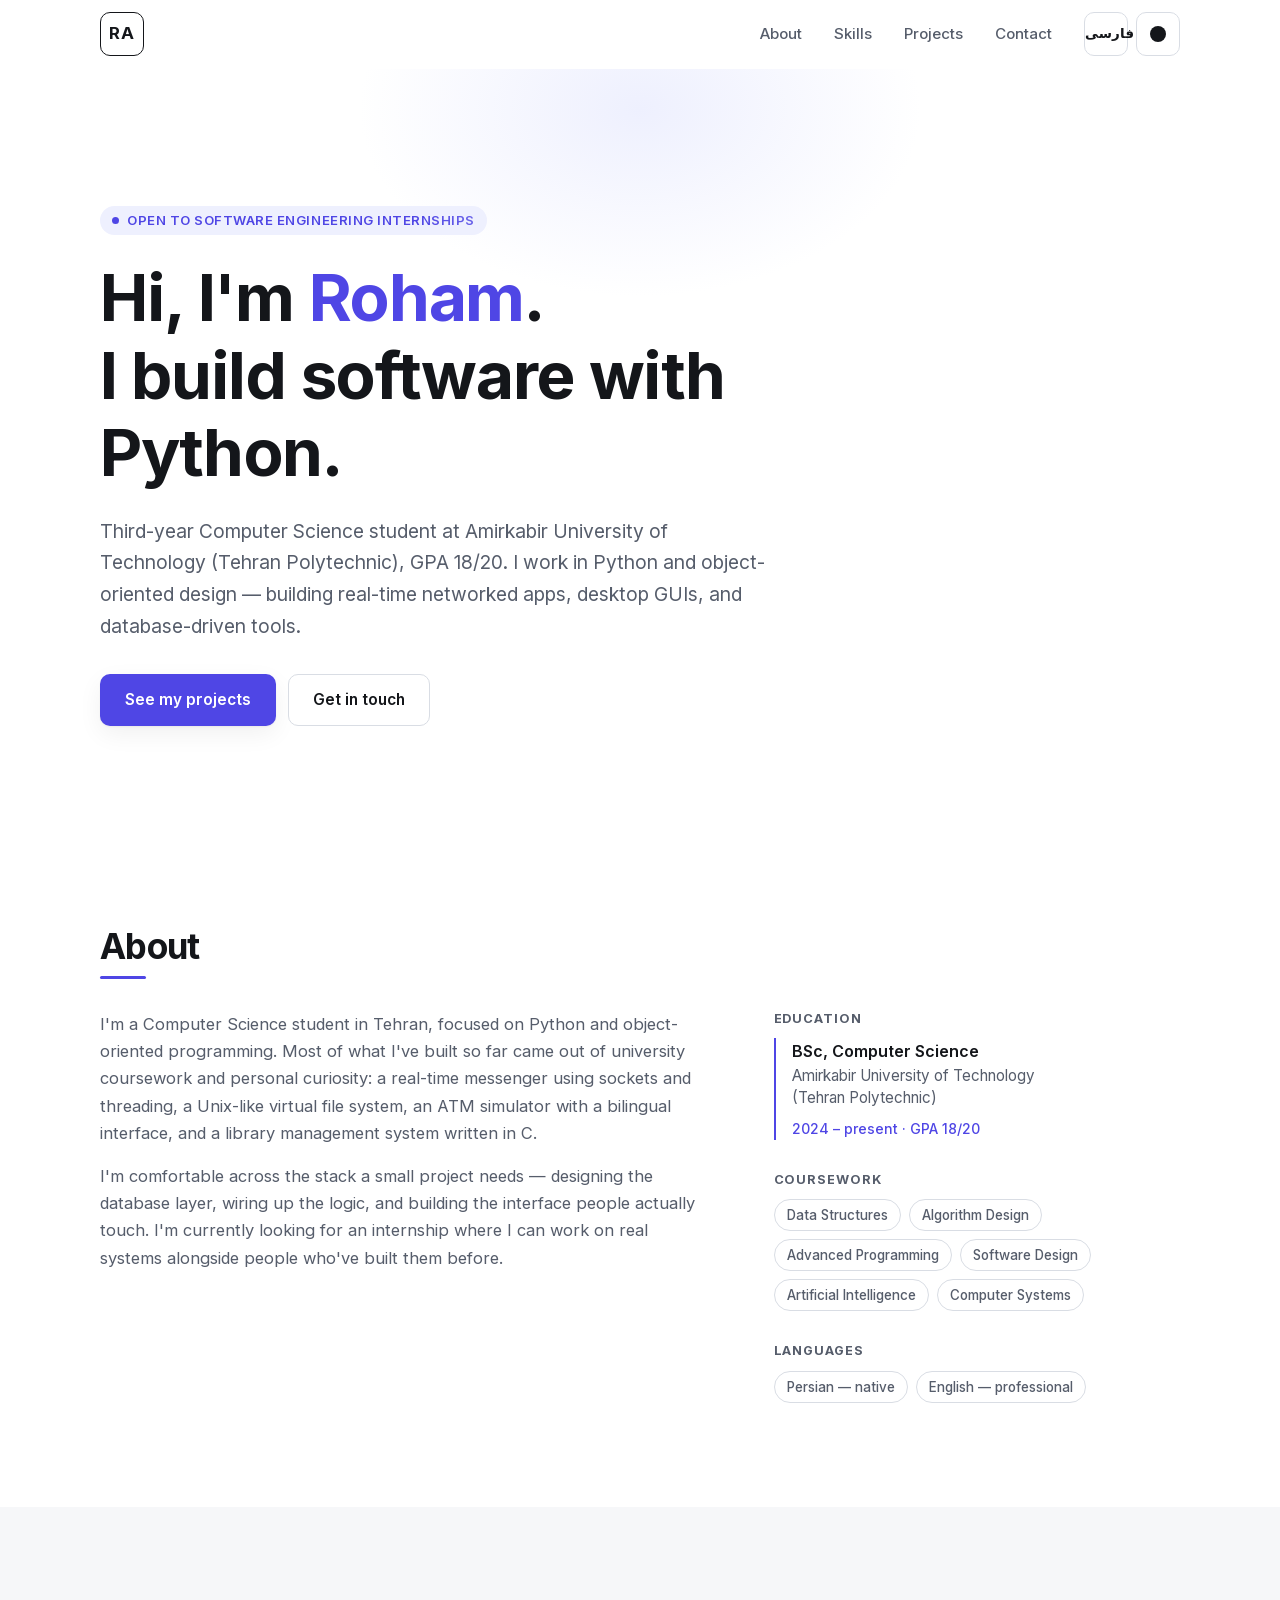
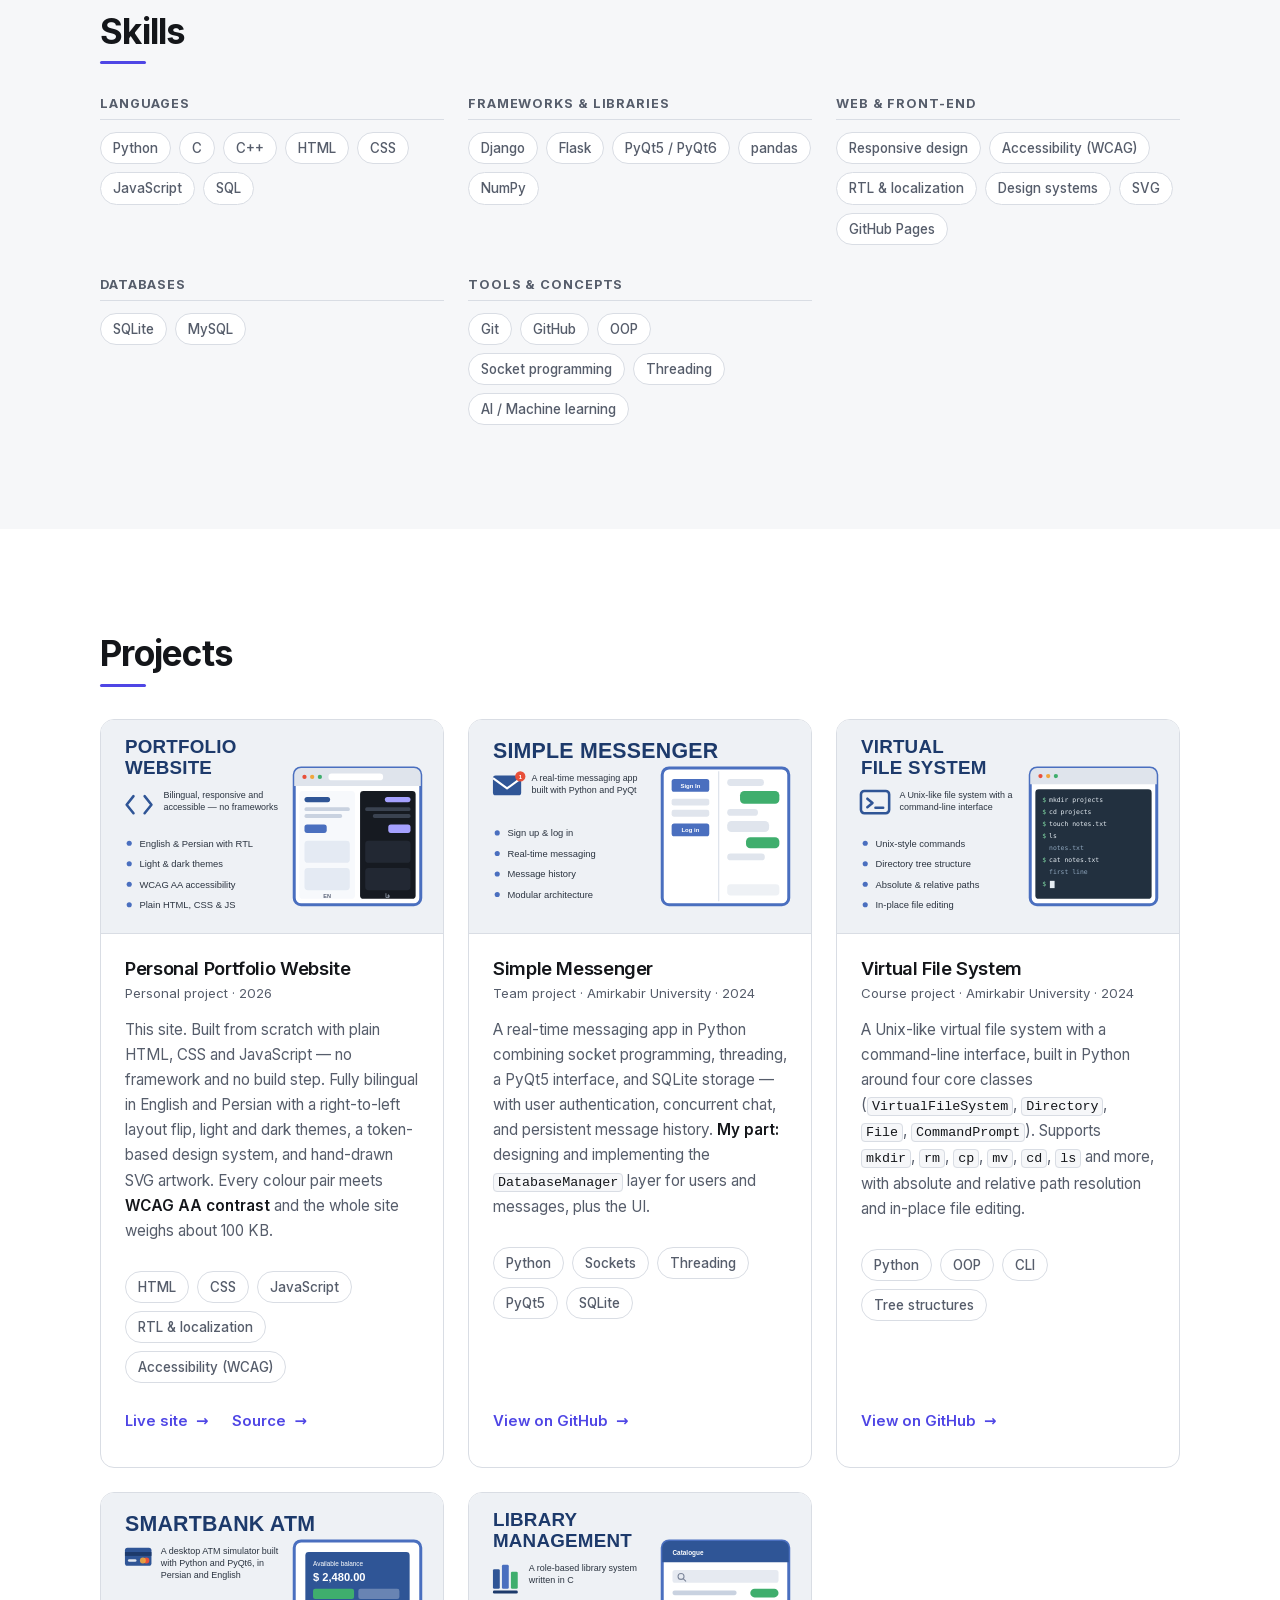
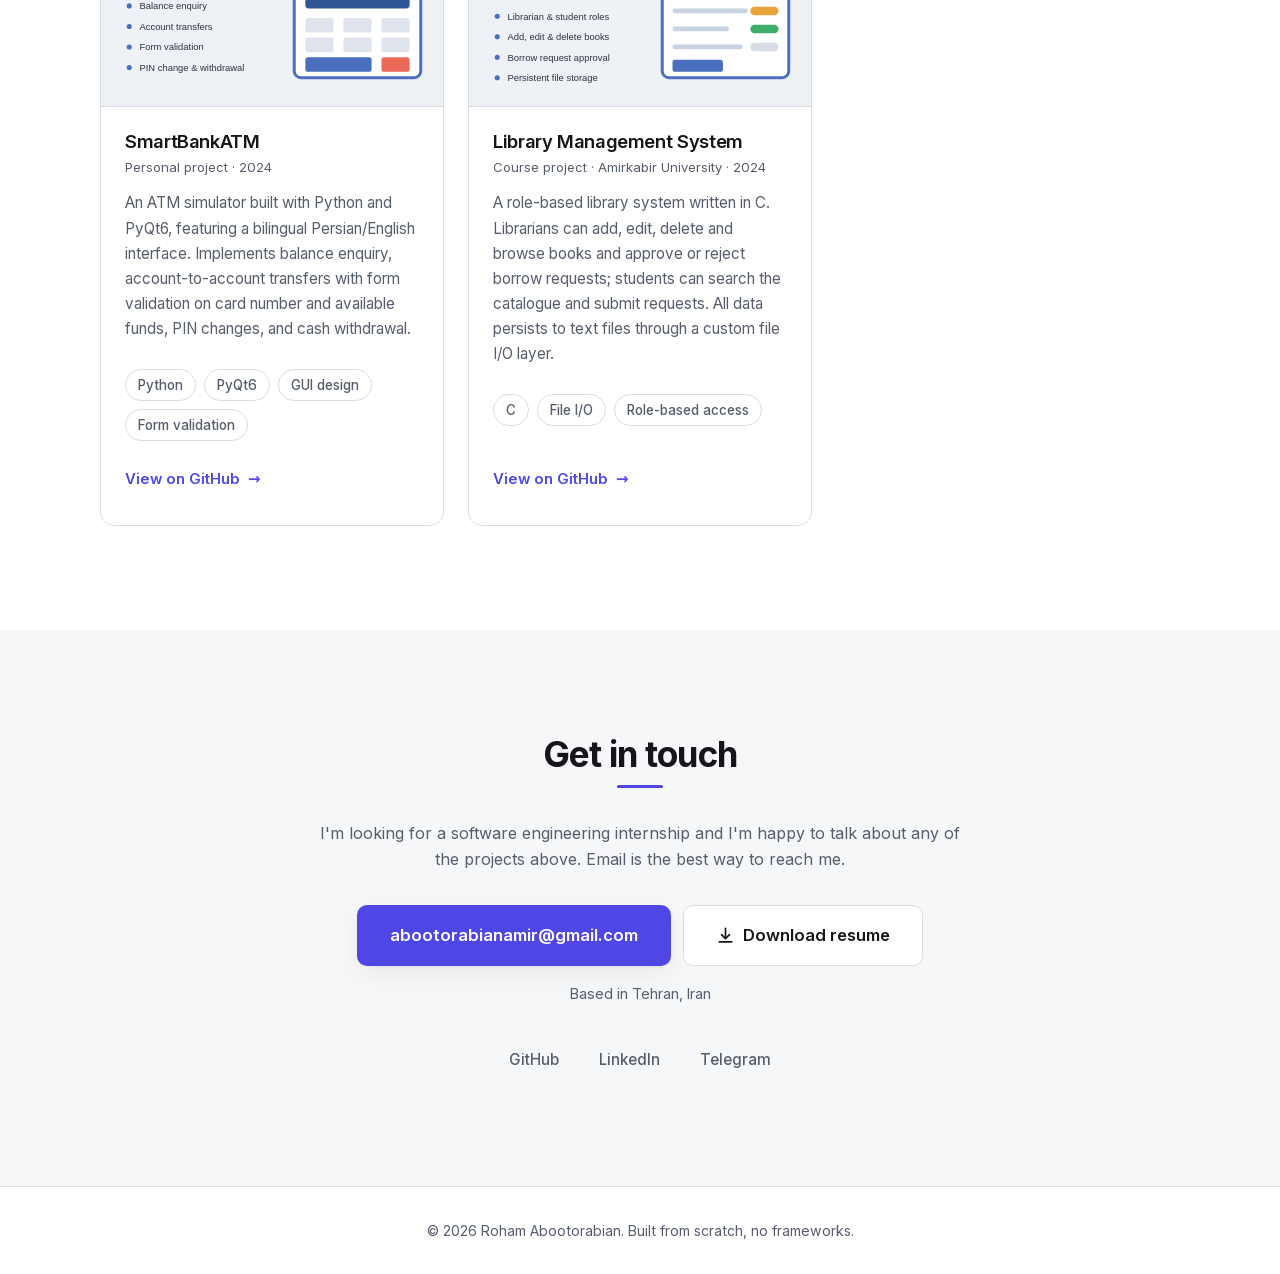
==== commit 6066c9d7: "Self-host fonts and update the resume PDF Fonts previously came from fonts.googleapis.com, costing t" ====
--- a/index.html
+++ b/index.html
@@ -54,12 +54,16 @@
     })();
   </script>
 
-  <link rel="preconnect" href="https://fonts.googleapis.com">
-  <link rel="preconnect" href="https://fonts.gstatic.com" crossorigin>
-  <link href="https://fonts.googleapis.com/css2?family=Inter:wght@400;500;600;700&family=Vazirmatn:wght@400;500;600;700&display=swap" rel="stylesheet">
+  <!-- Fonts are served from this domain — no third-party requests at all.
+       The two faces used above the fold are preloaded so they start
+       downloading alongside the stylesheet instead of after it. -->
+  <link rel="preload" href="assets/fonts/inter-latin-700.woff2" as="font" type="font/woff2" crossorigin>
+  <link rel="preload" href="assets/fonts/inter-latin-400.woff2" as="font" type="font/woff2" crossorigin>
+
   <!-- ?v= is bumped on every deploy so browsers fetch the new file instead
        of serving a stale cached copy -->
-  <link rel="stylesheet" href="styles.css?v=2">
+  <link rel="stylesheet" href="fonts.css?v=3">
+  <link rel="stylesheet" href="styles.css?v=3">
 </head>
 <body>
   <a class="skip-link" href="#main" data-i18n="skip">Skip to content</a>
@@ -447,7 +451,7 @@
     </div>
   </footer>
 
-  <script src="i18n.js?v=2"></script>
-  <script src="script.js?v=2"></script>
+  <script src="i18n.js?v=3"></script>
+  <script src="script.js?v=3"></script>
 </body>
 </html>
--- a/fonts.css
+++ b/fonts.css
@@ -0,0 +1,74 @@
+/* Self-hosted fonts.
+   Previously loaded from fonts.googleapis.com, which cost two extra DNS +
+   TLS round trips before first paint and exposed every visitor's IP to a
+   third party. Only the subsets this site renders are included:
+   Inter latin for all Latin copy, Vazirmatn arabic for Persian. Latin text
+   inside Persian falls through to Inter, so Vazirmatn's Latin is not needed.
+
+   font-display: swap renders text immediately in a fallback face and swaps
+   when the webfont arrives, so copy is never invisible while loading. */
+
+@font-face {
+  font-family: 'Inter';
+  font-style: normal;
+  font-weight: 400;
+  font-display: swap;
+  src: url('assets/fonts/inter-latin-400.woff2') format('woff2');
+  unicode-range: U+0000-00FF, U+0131, U+0152-0153, U+02BB-02BC, U+02C6, U+02DA, U+02DC, U+0304, U+0308, U+0329, U+2000-206F, U+20AC, U+2122, U+2191, U+2193, U+2212, U+2215, U+FEFF, U+FFFD;
+}
+@font-face {
+  font-family: 'Inter';
+  font-style: normal;
+  font-weight: 500;
+  font-display: swap;
+  src: url('assets/fonts/inter-latin-500.woff2') format('woff2');
+  unicode-range: U+0000-00FF, U+0131, U+0152-0153, U+02BB-02BC, U+02C6, U+02DA, U+02DC, U+0304, U+0308, U+0329, U+2000-206F, U+20AC, U+2122, U+2191, U+2193, U+2212, U+2215, U+FEFF, U+FFFD;
+}
+@font-face {
+  font-family: 'Inter';
+  font-style: normal;
+  font-weight: 600;
+  font-display: swap;
+  src: url('assets/fonts/inter-latin-600.woff2') format('woff2');
+  unicode-range: U+0000-00FF, U+0131, U+0152-0153, U+02BB-02BC, U+02C6, U+02DA, U+02DC, U+0304, U+0308, U+0329, U+2000-206F, U+20AC, U+2122, U+2191, U+2193, U+2212, U+2215, U+FEFF, U+FFFD;
+}
+@font-face {
+  font-family: 'Inter';
+  font-style: normal;
+  font-weight: 700;
+  font-display: swap;
+  src: url('assets/fonts/inter-latin-700.woff2') format('woff2');
+  unicode-range: U+0000-00FF, U+0131, U+0152-0153, U+02BB-02BC, U+02C6, U+02DA, U+02DC, U+0304, U+0308, U+0329, U+2000-206F, U+20AC, U+2122, U+2191, U+2193, U+2212, U+2215, U+FEFF, U+FFFD;
+}
+@font-face {
+  font-family: 'Vazirmatn';
+  font-style: normal;
+  font-weight: 400;
+  font-display: swap;
+  src: url('assets/fonts/vazirmatn-arabic-400.woff2') format('woff2');
+  unicode-range: U+0600-06FF, U+0750-077F, U+0870-088E, U+0890-0891, U+0897-08E1, U+08E3-08FF, U+200C-200E, U+2010-2011, U+204F, U+2E41, U+FB50-FDFF, U+FE70-FE74, U+FE76-FEFC, U+102E0-102FB, U+10E60-10E7E, U+10EC2-10EC4, U+10EFC-10EFF, U+1EE00-1EE03, U+1EE05-1EE1F, U+1EE21-1EE22, U+1EE24, U+1EE27, U+1EE29-1EE32, U+1EE34-1EE37, U+1EE39, U+1EE3B, U+1EE42, U+1EE47, U+1EE49, U+1EE4B, U+1EE4D-1EE4F, U+1EE51-1EE52, U+1EE54, U+1EE57, U+1EE59, U+1EE5B, U+1EE5D, U+1EE5F, U+1EE61-1EE62, U+1EE64, U+1EE67-1EE6A, U+1EE6C-1EE72, U+1EE74-1EE77, U+1EE79-1EE7C, U+1EE7E, U+1EE80-1EE89, U+1EE8B-1EE9B, U+1EEA1-1EEA3, U+1EEA5-1EEA9, U+1EEAB-1EEBB, U+1EEF0-1EEF1;
+}
+@font-face {
+  font-family: 'Vazirmatn';
+  font-style: normal;
+  font-weight: 500;
+  font-display: swap;
+  src: url('assets/fonts/vazirmatn-arabic-500.woff2') format('woff2');
+  unicode-range: U+0600-06FF, U+0750-077F, U+0870-088E, U+0890-0891, U+0897-08E1, U+08E3-08FF, U+200C-200E, U+2010-2011, U+204F, U+2E41, U+FB50-FDFF, U+FE70-FE74, U+FE76-FEFC, U+102E0-102FB, U+10E60-10E7E, U+10EC2-10EC4, U+10EFC-10EFF, U+1EE00-1EE03, U+1EE05-1EE1F, U+1EE21-1EE22, U+1EE24, U+1EE27, U+1EE29-1EE32, U+1EE34-1EE37, U+1EE39, U+1EE3B, U+1EE42, U+1EE47, U+1EE49, U+1EE4B, U+1EE4D-1EE4F, U+1EE51-1EE52, U+1EE54, U+1EE57, U+1EE59, U+1EE5B, U+1EE5D, U+1EE5F, U+1EE61-1EE62, U+1EE64, U+1EE67-1EE6A, U+1EE6C-1EE72, U+1EE74-1EE77, U+1EE79-1EE7C, U+1EE7E, U+1EE80-1EE89, U+1EE8B-1EE9B, U+1EEA1-1EEA3, U+1EEA5-1EEA9, U+1EEAB-1EEBB, U+1EEF0-1EEF1;
+}
+@font-face {
+  font-family: 'Vazirmatn';
+  font-style: normal;
+  font-weight: 600;
+  font-display: swap;
+  src: url('assets/fonts/vazirmatn-arabic-600.woff2') format('woff2');
+  unicode-range: U+0600-06FF, U+0750-077F, U+0870-088E, U+0890-0891, U+0897-08E1, U+08E3-08FF, U+200C-200E, U+2010-2011, U+204F, U+2E41, U+FB50-FDFF, U+FE70-FE74, U+FE76-FEFC, U+102E0-102FB, U+10E60-10E7E, U+10EC2-10EC4, U+10EFC-10EFF, U+1EE00-1EE03, U+1EE05-1EE1F, U+1EE21-1EE22, U+1EE24, U+1EE27, U+1EE29-1EE32, U+1EE34-1EE37, U+1EE39, U+1EE3B, U+1EE42, U+1EE47, U+1EE49, U+1EE4B, U+1EE4D-1EE4F, U+1EE51-1EE52, U+1EE54, U+1EE57, U+1EE59, U+1EE5B, U+1EE5D, U+1EE5F, U+1EE61-1EE62, U+1EE64, U+1EE67-1EE6A, U+1EE6C-1EE72, U+1EE74-1EE77, U+1EE79-1EE7C, U+1EE7E, U+1EE80-1EE89, U+1EE8B-1EE9B, U+1EEA1-1EEA3, U+1EEA5-1EEA9, U+1EEAB-1EEBB, U+1EEF0-1EEF1;
+}
+@font-face {
+  font-family: 'Vazirmatn';
+  font-style: normal;
+  font-weight: 700;
+  font-display: swap;
+  src: url('assets/fonts/vazirmatn-arabic-700.woff2') format('woff2');
+  unicode-range: U+0600-06FF, U+0750-077F, U+0870-088E, U+0890-0891, U+0897-08E1, U+08E3-08FF, U+200C-200E, U+2010-2011, U+204F, U+2E41, U+FB50-FDFF, U+FE70-FE74, U+FE76-FEFC, U+102E0-102FB, U+10E60-10E7E, U+10EC2-10EC4, U+10EFC-10EFF, U+1EE00-1EE03, U+1EE05-1EE1F, U+1EE21-1EE22, U+1EE24, U+1EE27, U+1EE29-1EE32, U+1EE34-1EE37, U+1EE39, U+1EE3B, U+1EE42, U+1EE47, U+1EE49, U+1EE4B, U+1EE4D-1EE4F, U+1EE51-1EE52, U+1EE54, U+1EE57, U+1EE59, U+1EE5B, U+1EE5D, U+1EE5F, U+1EE61-1EE62, U+1EE64, U+1EE67-1EE6A, U+1EE6C-1EE72, U+1EE74-1EE77, U+1EE79-1EE7C, U+1EE7E, U+1EE80-1EE89, U+1EE8B-1EE9B, U+1EEA1-1EEA3, U+1EEA5-1EEA9, U+1EEAB-1EEBB, U+1EEF0-1EEF1;
+}
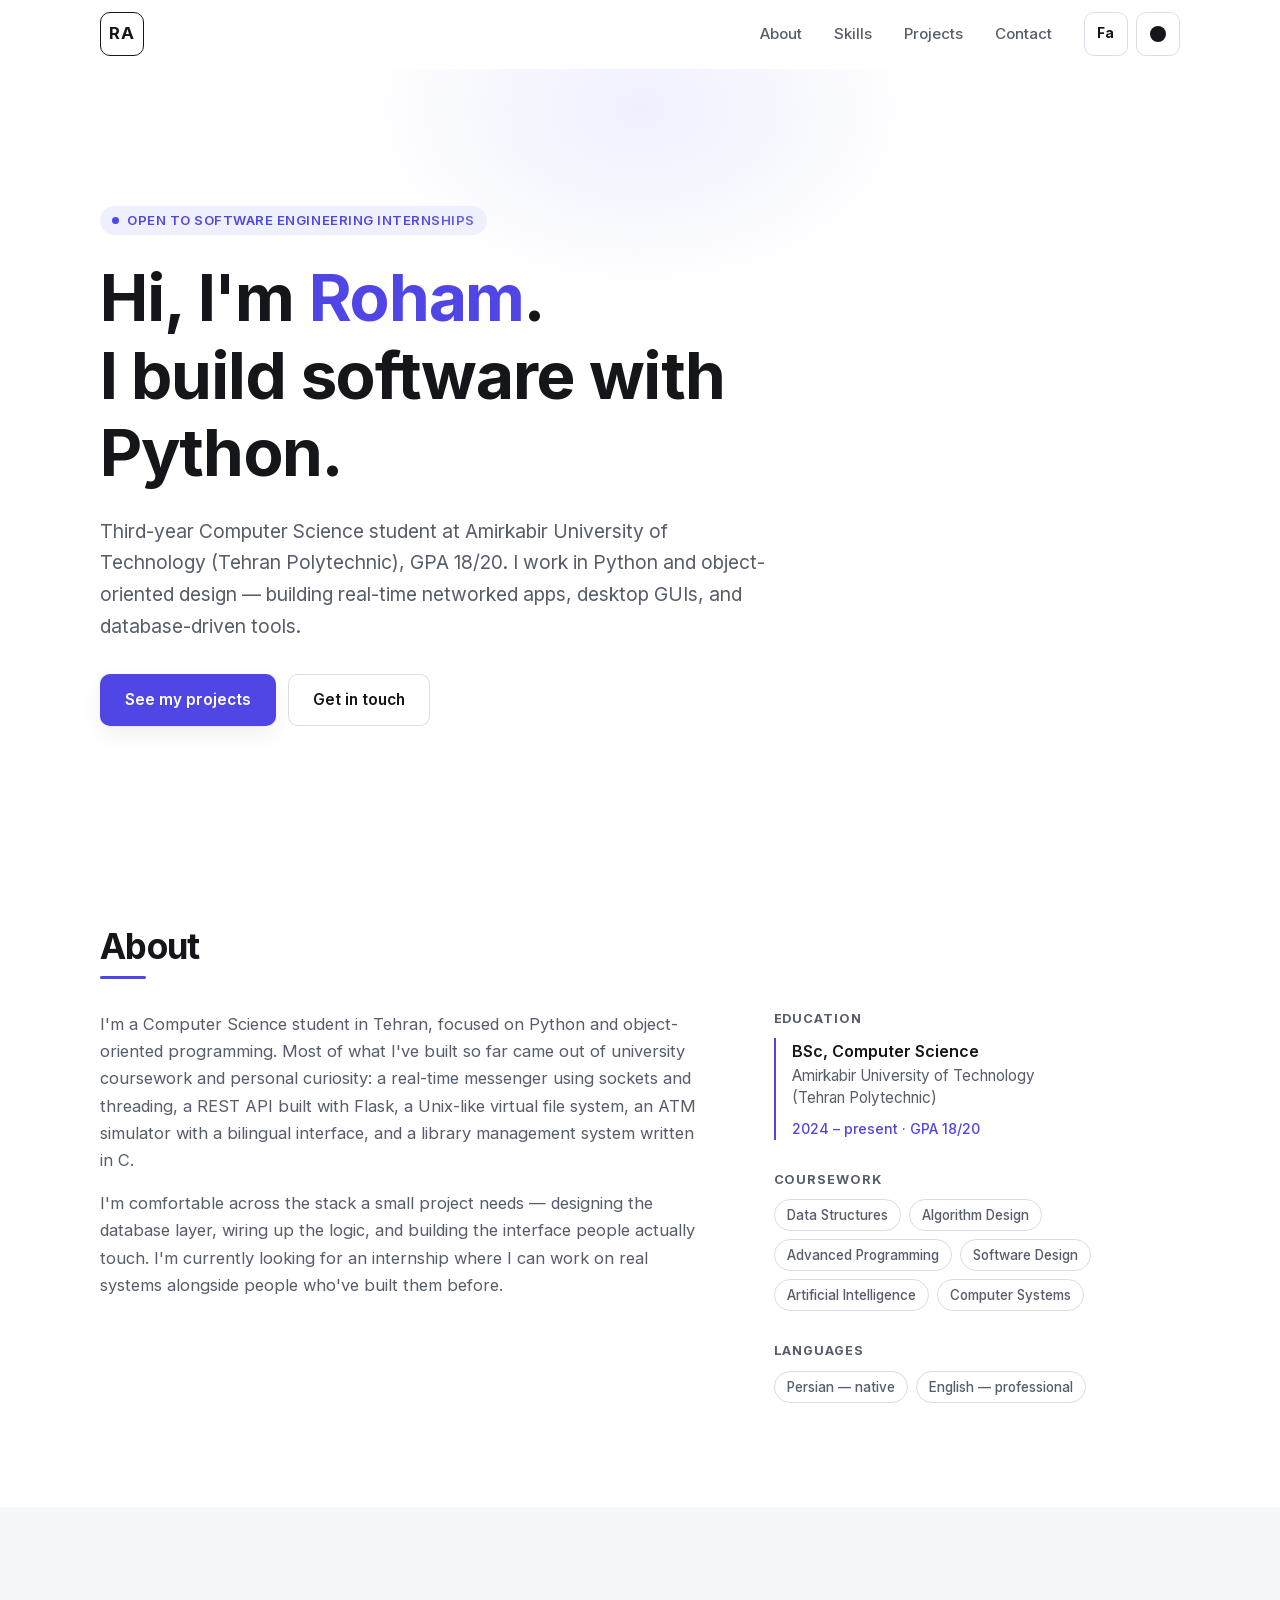
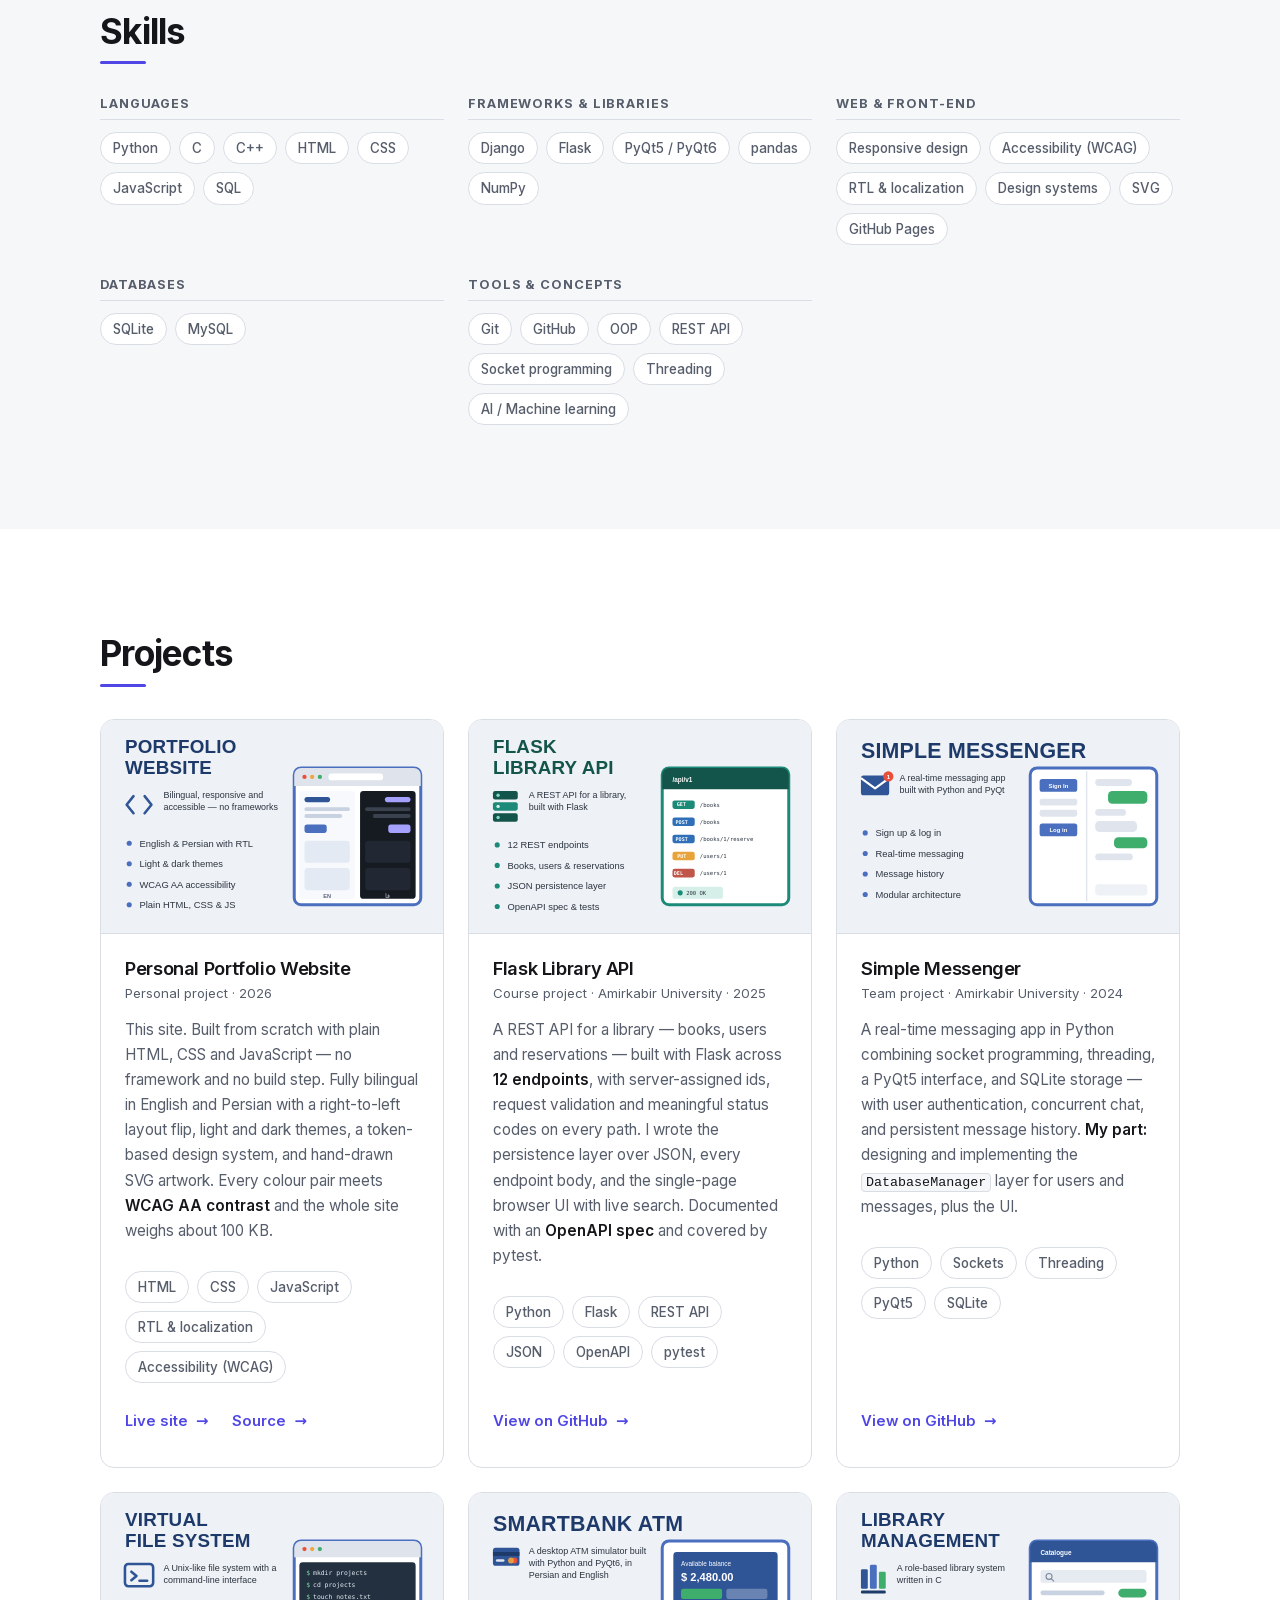
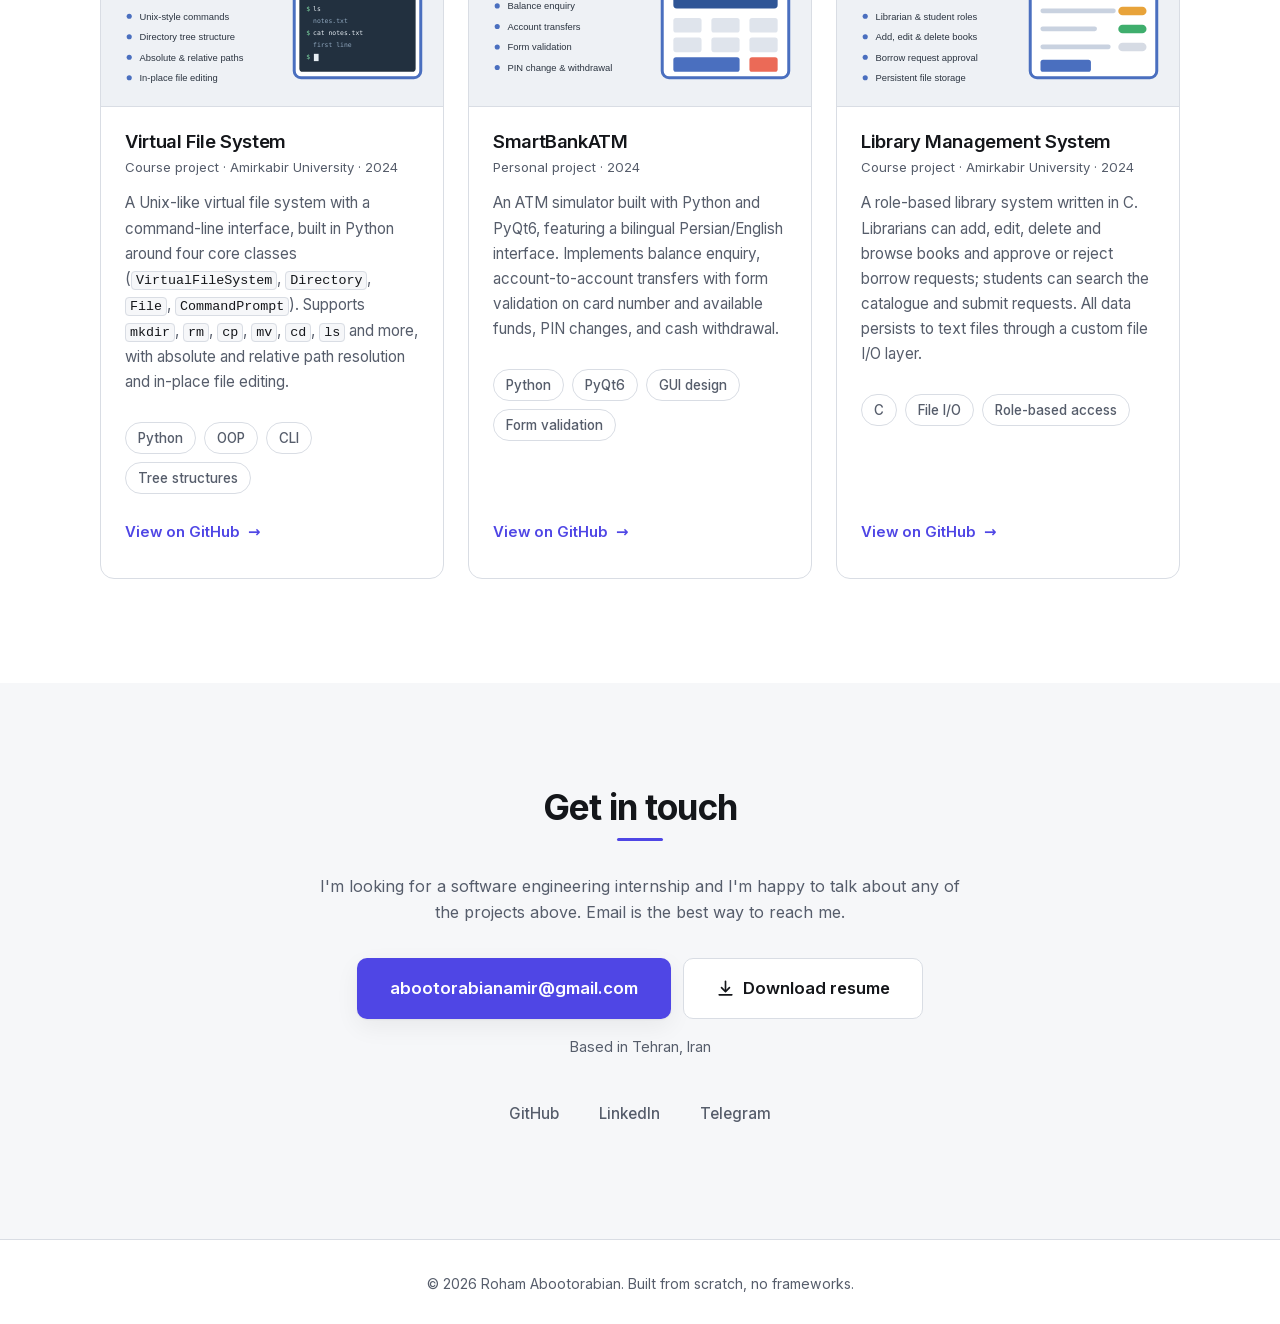
==== commit 2b86e84c: "Add the Flask Library API as a sixth project Backend REST work was the one thing the projects sectio" ====
--- a/index.html
+++ b/index.html
@@ -62,8 +62,8 @@
 
   <!-- ?v= is bumped on every deploy so browsers fetch the new file instead
        of serving a stale cached copy -->
-  <link rel="stylesheet" href="fonts.css?v=3">
-  <link rel="stylesheet" href="styles.css?v=3">
+  <link rel="stylesheet" href="fonts.css?v=4">
+  <link rel="stylesheet" href="styles.css?v=4">
 </head>
 <body>
   <a class="skip-link" href="#main" data-i18n="skip">Skip to content</a>
@@ -84,7 +84,10 @@
       <div class="nav__controls">
         <button class="lang-toggle" id="langToggle" type="button"
                 data-i18n-aria="lang.switch" aria-label="Switch to Persian">
-          <span class="lang-toggle__label" data-i18n="lang.label">فارسی</span>
+          <!-- The page ships in English, so this fallback must match
+               TRANSLATIONS.en['lang.label'] — the English boot path skips
+               applyLanguage() and leaves whatever is written here. -->
+          <span class="lang-toggle__label" data-i18n="lang.label">Fa</span>
         </button>
         <button class="theme-toggle" id="themeToggle" type="button"
                 data-i18n-aria="theme.toDark" aria-label="Switch to dark theme" aria-pressed="false">
@@ -125,8 +128,9 @@
               I'm a Computer Science student in Tehran, focused on Python and
               object-oriented programming. Most of what I've built so far came out of
               university coursework and personal curiosity: a real-time messenger using
-              sockets and threading, a Unix-like virtual file system, an ATM simulator
-              with a bilingual interface, and a library management system written in C.
+              sockets and threading, a REST API built with Flask, a Unix-like virtual
+              file system, an ATM simulator with a bilingual interface, and a library
+              management system written in C.
             </p>
             <p data-i18n="about.p2">
               I'm comfortable across the stack a small project needs — designing the
@@ -187,7 +191,7 @@
             <h3 class="skill-group__title" data-i18n="skills.frameworks">Frameworks &amp; libraries</h3>
             <ul class="tags">
               <li class="tag">Django</li>
-              <li class="tag">Flask</li>
+              <li class="tag tag--strong">Flask</li>
               <li class="tag">PyQt5 / PyQt6</li>
               <li class="tag">pandas</li>
               <li class="tag">NumPy</li>
@@ -220,6 +224,7 @@
               <li class="tag">Git</li>
               <li class="tag">GitHub</li>
               <li class="tag" data-i18n="skill.oop">OOP</li>
+              <li class="tag" data-i18n="tag.rest">REST API</li>
               <li class="tag" data-i18n="skill.socket">Socket programming</li>
               <li class="tag" data-i18n="skill.thread">Threading</li>
               <li class="tag" data-i18n="skill.ai">AI / Machine learning</li>
@@ -278,6 +283,40 @@
 
           <article class="card reveal">
             <div class="card__thumb card__thumb--img">
+              <img src="assets/flask-library-api.svg" width="800" height="533"
+                   loading="lazy" decoding="async" data-i18n-alt="p6.alt"
+                   alt="Flask Library API: a REST API for a library built with Flask. Features listed are 12 REST endpoints, books, users and reservations, a JSON persistence layer, and an OpenAPI spec with tests, shown beside an API client listing GET, POST, PUT and DELETE endpoints with a 200 OK response.">
+            </div>
+            <div class="card__body">
+              <h3 class="card__title">Flask Library API</h3>
+              <p class="card__meta" data-i18n="p6.meta">Course project · Amirkabir University · 2025</p>
+              <p class="card__desc" data-i18n-html="p6.desc">
+                A REST API for a library — books, users and reservations — built with
+                Flask across <strong>12 endpoints</strong>, with server-assigned ids,
+                request validation and meaningful status codes on every path. I wrote
+                the persistence layer over JSON, every endpoint body, and the
+                single-page browser UI with live search. Documented with an
+                <strong>OpenAPI spec</strong> and covered by pytest.
+              </p>
+              <ul class="tags tags--sm">
+                <li class="tag">Python</li>
+                <li class="tag tag--strong">Flask</li>
+                <li class="tag" data-i18n="tag.rest">REST API</li>
+                <li class="tag">JSON</li>
+                <li class="tag">OpenAPI</li>
+                <li class="tag">pytest</li>
+              </ul>
+              <a class="card__link" href="https://github.com/RohamAbootorabian/flask-library-api"
+                 target="_blank" rel="noopener" data-i18n-aria="p6.aria"
+                 aria-label="View Flask Library API on GitHub (opens in a new tab)">
+                <span data-i18n="work.view">View on GitHub</span>
+                <span class="arrow" aria-hidden="true">→</span>
+              </a>
+            </div>
+          </article>
+
+          <article class="card reveal">
+            <div class="card__thumb card__thumb--img">
               <img src="assets/simple-messenger.svg" width="800" height="533"
                    loading="lazy" decoding="async" data-i18n-alt="p1.alt"
                    alt="Simple Messenger: a real-time messaging app built with Python and PyQt. Features listed are sign up and log in, real-time messaging, message history, and modular architecture, shown beside a mockup of the chat interface.">
@@ -331,7 +370,7 @@
                 <li class="tag">CLI</li>
                 <li class="tag" data-i18n="tag.tree">Tree structures</li>
               </ul>
-              <a class="card__link" href="https://github.com/RohamAbootorabian/AP_Project"
+              <a class="card__link" href="https://github.com/RohamAbootorabian/virtual-file-system"
                  target="_blank" rel="noopener" data-i18n-aria="p2.aria"
                  aria-label="View Virtual File System on GitHub (opens in a new tab)">
                 <span data-i18n="work.view">View on GitHub</span>
@@ -451,7 +490,7 @@
     </div>
   </footer>
 
-  <script src="i18n.js?v=3"></script>
-  <script src="script.js?v=3"></script>
+  <script src="i18n.js?v=4"></script>
+  <script src="script.js?v=4"></script>
 </body>
 </html>
